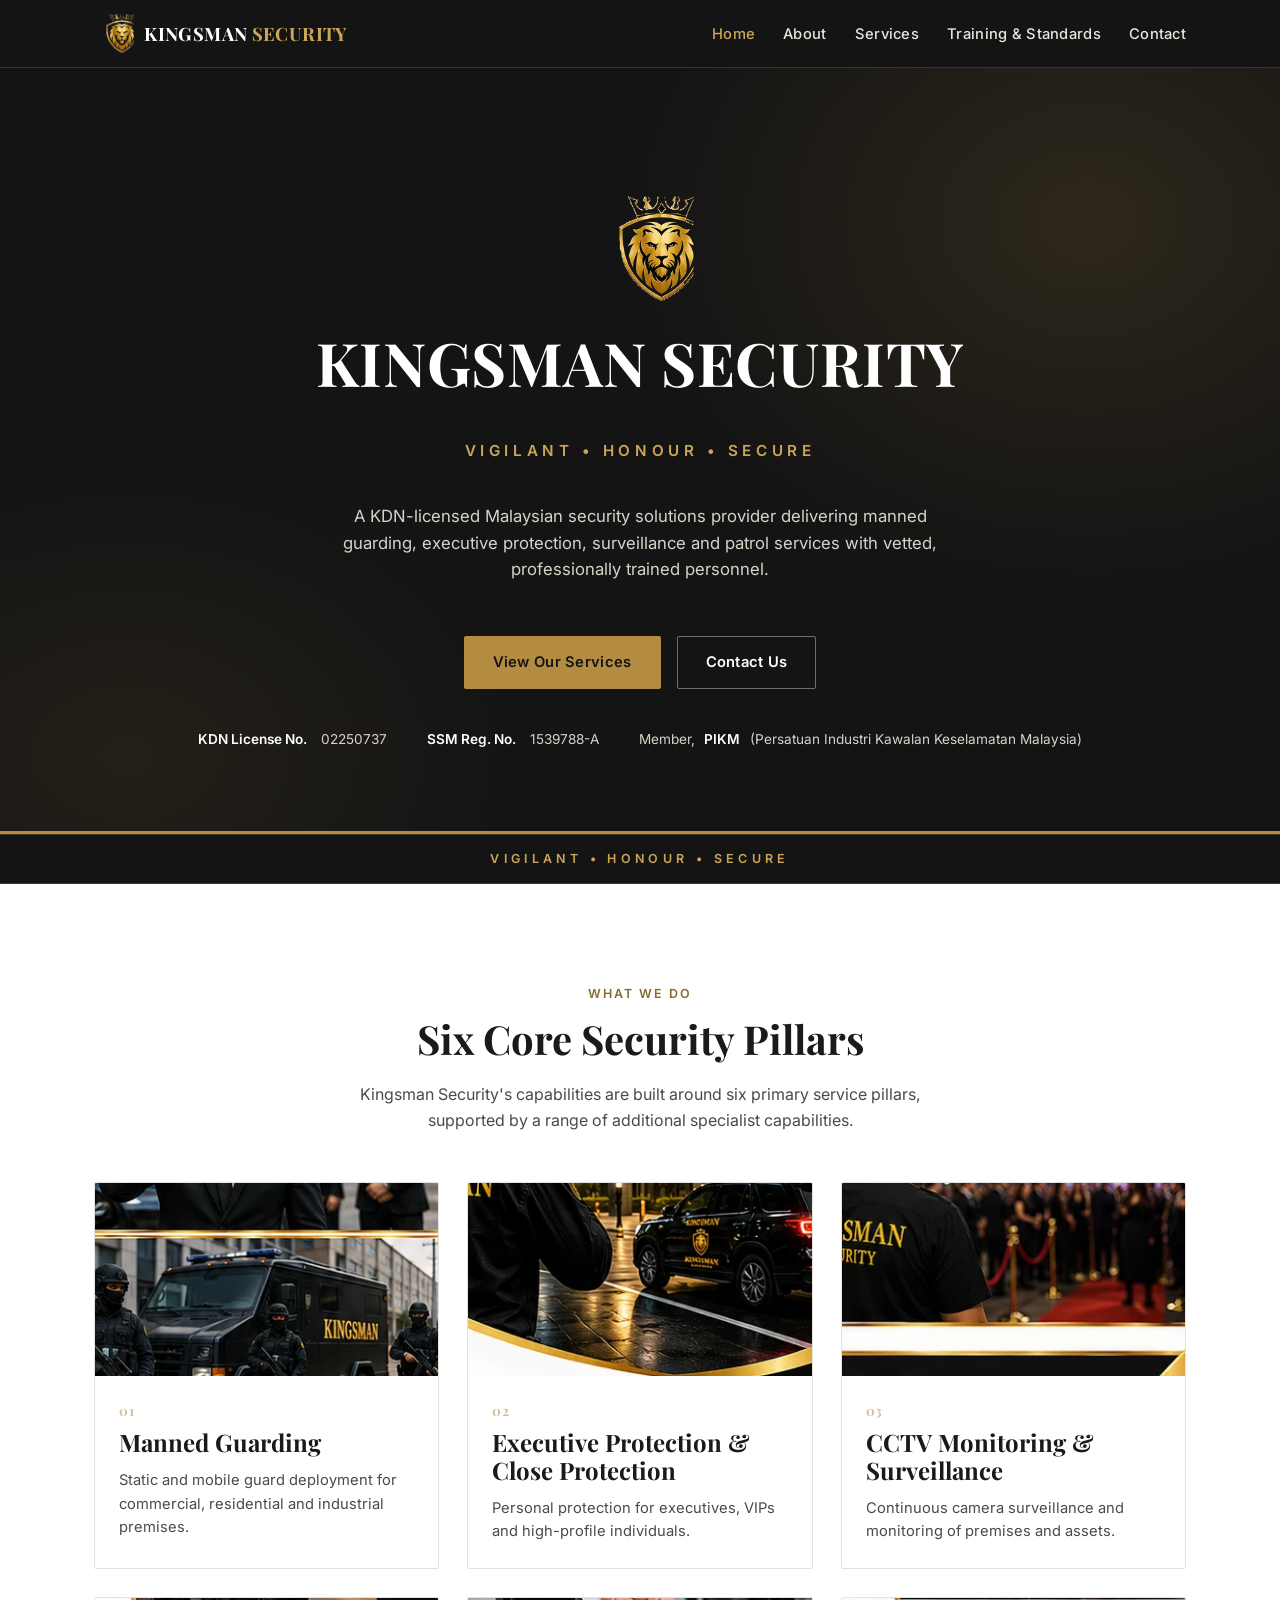
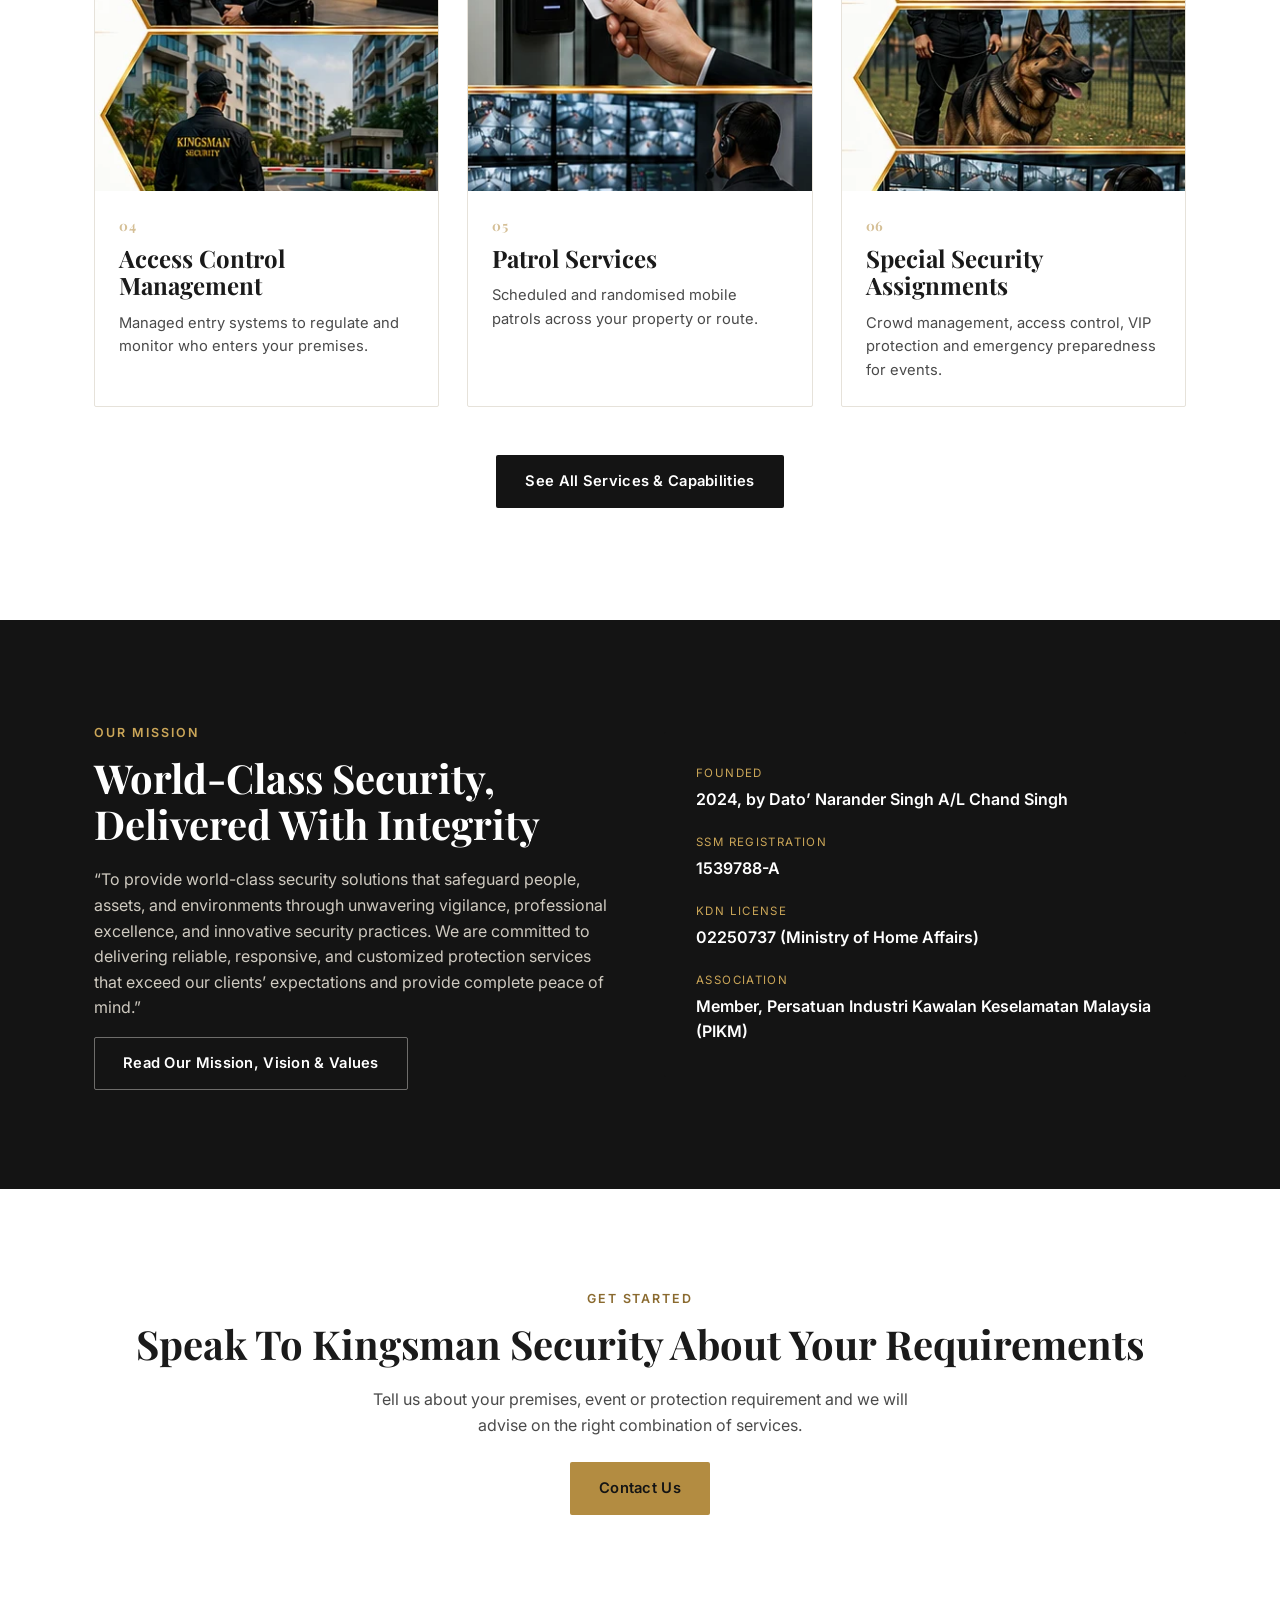
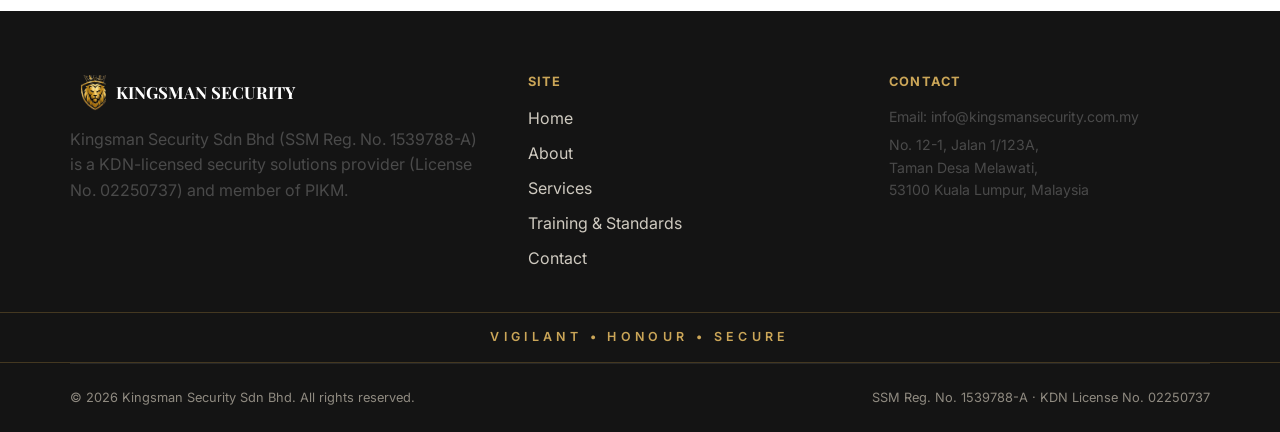
==== index.html @ a60b0aec "Initial build: Kingsman Security Sdn Bhd static site Five-page static site (home, about, services, t" ====
<!DOCTYPE html>
<html lang="en">
<head>
<meta charset="UTF-8">
<meta name="viewport" content="width=device-width, initial-scale=1.0">
<title>Kingsman Security Sdn Bhd | Licensed Manned Guarding &amp; Security Solutions Malaysia</title>
<meta name="description" content="Kingsman Security Sdn Bhd is a KDN-licensed Malaysian security provider offering manned guarding, executive protection, CCTV monitoring, access control, patrol services and event security. SSM Reg. No. 1539788-A.">
<link rel="canonical" href="https://www.kingsmansecurity.com.my/">

<meta property="og:type" content="website">
<meta property="og:site_name" content="Kingsman Security Sdn Bhd">
<meta property="og:title" content="Kingsman Security Sdn Bhd | Licensed Manned Guarding &amp; Security Solutions">
<meta property="og:description" content="KDN-licensed Malaysian security provider — manned guarding, executive protection, CCTV monitoring, access control, patrol services and event security.">
<meta property="og:url" content="https://www.kingsmansecurity.com.my/">
<meta property="og:image" content="https://www.kingsmansecurity.com.my/assets/icon-512.png">
<meta name="twitter:card" content="summary">

<link rel="icon" type="image/png" sizes="32x32" href="assets/favicon-32.png">
<link rel="icon" type="image/png" sizes="16x16" href="assets/favicon-16.png">
<link rel="apple-touch-icon" href="assets/apple-touch-icon.png">

<link rel="preconnect" href="https://fonts.googleapis.com">
<link rel="preconnect" href="https://fonts.gstatic.com" crossorigin>
<link href="https://fonts.googleapis.com/css2?family=Playfair+Display:wght@700;800&amp;family=Inter:wght@400;500;600;700&amp;display=swap" rel="stylesheet">
<link rel="stylesheet" href="styles.css">
</head>
<body>
<a class="skip-link" href="#main">Skip to content</a>

<header class="site-header">
  <div class="container">
    <a class="brand" href="index.html">
      <img src="assets/apple-touch-icon.png" alt="Kingsman Security lion-crest logo" width="40" height="40">
      <span class="brand-name">KINGSMAN <span>SECURITY</span></span>
    </a>
    <button class="nav-toggle" aria-label="Toggle navigation" aria-expanded="false">&#9776;</button>
    <nav class="main-nav" aria-label="Primary">
      <ul>
        <li><a href="index.html" aria-current="page">Home</a></li>
        <li><a href="about.html">About</a></li>
        <li><a href="services.html">Services</a></li>
        <li><a href="training-standards.html">Training &amp; Standards</a></li>
        <li><a href="contact.html">Contact</a></li>
      </ul>
    </nav>
  </div>
</header>

<main id="main">

  <section class="hero">
    <div class="container hero-inner">
      <img class="hero-crest" src="assets/apple-touch-icon.png" alt="Kingsman Security lion-crest logo" width="108" height="108">
      <h1>KINGSMAN SECURITY</h1>
      <p class="tagline">Vigilant &bull; Honour &bull; Secure</p>
      <p class="lede">A KDN-licensed Malaysian security solutions provider delivering manned guarding, executive protection, surveillance and patrol services with vetted, professionally trained personnel.</p>
      <div class="hero-actions">
        <a class="btn btn-gold" href="services.html">View Our Services</a>
        <a class="btn btn-outline" href="contact.html">Contact Us</a>
      </div>
      <div class="trust-bar">
        <div class="trust-item"><strong>KDN License No.</strong>&nbsp;02250737</div>
        <div class="trust-item"><strong>SSM Reg. No.</strong>&nbsp;1539788-A</div>
        <div class="trust-item">Member, <strong>PIKM</strong> (Persatuan Industri Kawalan Keselamatan Malaysia)</div>
      </div>
    </div>
  </section>

  <div class="motif-strip">Vigilant &bull; Honour &bull; Secure</div>

  <section class="section">
    <div class="container">
      <div class="section-head">
        <span class="eyebrow">What We Do</span>
        <h2>Six Core Security Pillars</h2>
        <p>Kingsman Security's capabilities are built around six primary service pillars, supported by a range of additional specialist capabilities.</p>
      </div>
      <div class="grid">
        <a class="card" href="services.html#manned-guarding">
          <img src="assets/guards-at-building-entrance.webp" alt="Uniformed security guards stationed at a building entrance" width="454" height="200" loading="lazy">
          <div class="card-body">
            <span class="card-index">01</span>
            <h3>Manned Guarding</h3>
            <p>Static and mobile guard deployment for commercial, residential and industrial premises.</p>
          </div>
        </a>
        <a class="card" href="services.html#executive-protection">
          <img src="assets/bodyguard-close-protection.webp" alt="Close protection officer in executive protection duty" width="454" height="200" loading="lazy">
          <div class="card-body">
            <span class="card-index">02</span>
            <h3>Executive Protection &amp; Close Protection</h3>
            <p>Personal protection for executives, VIPs and high-profile individuals.</p>
          </div>
        </a>
        <a class="card" href="services.html#cctv-monitoring">
          <img src="assets/cctv-monitoring-room.webp" alt="CCTV monitoring room with multiple surveillance screens" width="454" height="190" loading="lazy">
          <div class="card-body">
            <span class="card-index">03</span>
            <h3>CCTV Monitoring &amp; Surveillance</h3>
            <p>Continuous camera surveillance and monitoring of premises and assets.</p>
          </div>
        </a>
        <a class="card" href="services.html#access-control">
          <img src="assets/access-control-keycard.webp" alt="Keycard access control terminal at a secured entrance" width="454" height="200" loading="lazy">
          <div class="card-body">
            <span class="card-index">04</span>
            <h3>Access Control Management</h3>
            <p>Managed entry systems to regulate and monitor who enters your premises.</p>
          </div>
        </a>
        <a class="card" href="services.html#patrol-services">
          <img src="assets/patrol-vehicle-night.webp" alt="Security patrol vehicle on night duty" width="454" height="200" loading="lazy">
          <div class="card-body">
            <span class="card-index">05</span>
            <h3>Patrol Services</h3>
            <p>Scheduled and randomised mobile patrols across your property or route.</p>
          </div>
        </a>
        <a class="card" href="services.html#special-assignments">
          <img src="assets/event-security-red-carpet.webp" alt="Event security personnel at a red carpet event" width="454" height="200" loading="lazy">
          <div class="card-body">
            <span class="card-index">06</span>
            <h3>Special Security Assignments</h3>
            <p>Crowd management, access control, VIP protection and emergency preparedness for events.</p>
          </div>
        </a>
      </div>
      <p class="text-center mt-lg"><a class="btn btn-dark" href="services.html">See All Services &amp; Capabilities</a></p>
    </div>
  </section>

  <section class="section section--dark">
    <div class="container two-col">
      <div>
        <span class="eyebrow">Our Mission</span>
        <h2>World-Class Security, Delivered With Integrity</h2>
        <p>&ldquo;To provide world-class security solutions that safeguard people, assets, and environments through unwavering vigilance, professional excellence, and innovative security practices. We are committed to delivering reliable, responsive, and customized protection services that exceed our clients&rsquo; expectations and provide complete peace of mind.&rdquo;</p>
        <a class="btn btn-outline" href="about.html">Read Our Mission, Vision &amp; Values</a>
      </div>
      <dl class="credential-box">
        <div>
          <dt>Founded</dt>
          <dd>2024, by Dato&rsquo; Narander Singh A/L Chand Singh</dd>
        </div>
        <div>
          <dt>SSM Registration</dt>
          <dd>1539788-A</dd>
        </div>
        <div>
          <dt>KDN License</dt>
          <dd>02250737 (Ministry of Home Affairs)</dd>
        </div>
        <div>
          <dt>Association</dt>
          <dd>Member, Persatuan Industri Kawalan Keselamatan Malaysia (PIKM)</dd>
        </div>
      </dl>
    </div>
  </section>

  <section class="section">
    <div class="container text-center">
      <span class="eyebrow">Get Started</span>
      <h2>Speak To Kingsman Security About Your Requirements</h2>
      <p style="max-width:560px;margin:0 auto 1.5rem;">Tell us about your premises, event or protection requirement and we will advise on the right combination of services.</p>
      <a class="btn btn-gold" href="contact.html">Contact Us</a>
    </div>
  </section>

</main>

<footer class="site-footer">
  <div class="container footer-top">
    <div>
      <div class="footer-brand">
        <img src="assets/apple-touch-icon.png" alt="Kingsman Security lion-crest logo" width="36" height="36">
        <span>KINGSMAN SECURITY</span>
      </div>
      <p>Kingsman Security Sdn Bhd (SSM Reg. No. 1539788-A) is a KDN-licensed security solutions provider (License No. 02250737) and member of PIKM.</p>
    </div>
    <div class="footer-col">
      <h4>Site</h4>
      <ul>
        <li><a href="index.html">Home</a></li>
        <li><a href="about.html">About</a></li>
        <li><a href="services.html">Services</a></li>
        <li><a href="training-standards.html">Training &amp; Standards</a></li>
        <li><a href="contact.html">Contact</a></li>
      </ul>
    </div>
    <div class="footer-col">
      <h4>Contact</h4>
      <p>Email: info@kingsmansecurity.com.my</p>
      <p>No. 12-1, Jalan 1/123A,<br>Taman Desa Melawati,<br>53100 Kuala Lumpur, Malaysia</p>
    </div>
  </div>
  <div class="motif-strip">Vigilant &bull; Honour &bull; Secure</div>
  <div class="container footer-bottom">
    <span>&copy; <span data-year>2026</span> Kingsman Security Sdn Bhd. All rights reserved.</span>
    <span>SSM Reg. No. 1539788-A &middot; KDN License No. 02250737</span>
  </div>
</footer>

<script src="script.js"></script>
</body>
</html>
---- styles.css ----
/* ==========================================================================
   Kingsman Security Sdn Bhd — shared stylesheet
   Brand tokens verified via pixel-sampling of client PDFs. See
   CLAUDE-kingsman-build.md for sourcing notes and contrast rules.
   Rule: gold TEXT only ever appears on the black/charcoal background.
   On white sections gold is decorative only (borders/icons/dividers).
   ========================================================================== */

:root {
  --gold: #B38C41;
  --gold-light: #cba658;
  --black: #141414;
  --charcoal: #1e1e1e;
  --paper: #ffffff;
  --ink: #1a1a1a;
  --ink-soft: #4a4a4a;
  --line: #e6e2da;

  --font-display: "Playfair Display", "Cormorant Garamond", Georgia, serif;
  --font-body: "Inter", -apple-system, BlinkMacSystemFont, "Segoe UI", Roboto, sans-serif;

  --container: 1140px;
  --radius: 2px;
}

* { box-sizing: border-box; }
html { scroll-behavior: smooth; }

body {
  margin: 0;
  font-family: var(--font-body);
  color: var(--ink);
  background: var(--paper);
  line-height: 1.6;
  -webkit-font-smoothing: antialiased;
}

img { max-width: 100%; height: auto; display: block; }

h1, h2, h3, h4 {
  font-family: var(--font-display);
  line-height: 1.15;
  margin: 0 0 0.5em;
  font-weight: 700;
}

h1 { font-size: clamp(2.25rem, 5vw, 3.75rem); }
h2 { font-size: clamp(1.75rem, 3.5vw, 2.5rem); }
h3 { font-size: clamp(1.25rem, 2.5vw, 1.5rem); }

p { margin: 0 0 1em; color: var(--ink-soft); }
a { color: inherit; text-decoration: none; }

.container {
  max-width: var(--container);
  margin: 0 auto;
  padding: 0 1.5rem;
}

.section { padding: clamp(3rem, 8vw, 6rem) 0; }
.section--dark { background: var(--black); color: #f4f2ee; }
.section--dark p { color: #cfcac0; }
.section--dark h1, .section--dark h2, .section--dark h3 { color: var(--paper); }
.section--charcoal { background: var(--charcoal); color: #f4f2ee; }
.section--charcoal p { color: #cfcac0; }
.section--alt { background: #faf8f4; }

.eyebrow {
  display: inline-block;
  font-family: var(--font-body);
  font-size: 0.78rem;
  font-weight: 600;
  letter-spacing: 0.16em;
  text-transform: uppercase;
  color: var(--gold);
  margin-bottom: 0.75rem;
}

/* Gold is decorative-only on white/light backgrounds — never body/heading text there. */
.section--alt .eyebrow,
.section:not(.section--dark):not(.section--charcoal) .eyebrow { color: #8a6a2f; }

.section--dark .eyebrow,
.section--charcoal .eyebrow { color: var(--gold-light); }

/* ---------------------------------------------------------------- header */
.site-header {
  position: sticky;
  top: 0;
  z-index: 100;
  background: var(--black);
  border-bottom: 1px solid rgba(179, 140, 65, 0.25);
}

.site-header .container {
  display: flex;
  align-items: center;
  justify-content: space-between;
  padding-top: 0.85rem;
  padding-bottom: 0.85rem;
}

.brand {
  display: flex;
  align-items: center;
  gap: 0.65rem;
  color: var(--paper);
}

.brand img { width: 40px; height: 40px; }

.brand-name {
  font-family: var(--font-display);
  font-weight: 700;
  font-size: 1.15rem;
  letter-spacing: 0.02em;
  color: var(--paper);
}

.brand-name span { color: var(--gold-light); }

.nav-toggle {
  display: none;
  background: none;
  border: 1px solid rgba(179, 140, 65, 0.4);
  border-radius: var(--radius);
  padding: 0.4rem 0.6rem;
  color: var(--paper);
  font-size: 1.1rem;
  cursor: pointer;
}

.main-nav ul {
  list-style: none;
  display: flex;
  gap: 1.75rem;
  margin: 0;
  padding: 0;
}

.main-nav a {
  color: #e9e5dc;
  font-size: 0.92rem;
  font-weight: 500;
  letter-spacing: 0.02em;
  transition: color 0.15s ease;
}

.main-nav a:hover,
.main-nav a[aria-current="page"] { color: var(--gold-light); }

@media (max-width: 820px) {
  .nav-toggle { display: inline-flex; align-items: center; }
  .main-nav {
    position: absolute;
    top: 100%;
    left: 0;
    right: 0;
    background: var(--black);
    border-bottom: 1px solid rgba(179, 140, 65, 0.25);
    max-height: 0;
    overflow: hidden;
    transition: max-height 0.25s ease;
  }
  .main-nav.is-open { max-height: 26rem; }
  .main-nav ul {
    flex-direction: column;
    gap: 0;
    padding: 0.5rem 1.5rem 1.25rem;
  }
  .main-nav li { border-top: 1px solid rgba(255,255,255,0.06); }
  .main-nav a { display: block; padding: 0.85rem 0; }
}

/* ----------------------------------------------------------------- hero */
.hero {
  background: var(--black);
  color: var(--paper);
  position: relative;
  overflow: hidden;
  border-bottom: 3px solid var(--gold);
}

.hero::before {
  content: "";
  position: absolute;
  inset: 0;
  background:
    radial-gradient(60% 80% at 85% 20%, rgba(179,140,65,0.16), transparent 60%),
    radial-gradient(50% 60% at 10% 90%, rgba(179,140,65,0.10), transparent 60%);
  pointer-events: none;
}

.hero-inner {
  position: relative;
  padding: clamp(4rem, 12vw, 8rem) 0 clamp(3rem, 8vw, 5rem);
  text-align: center;
  display: flex;
  flex-direction: column;
  align-items: center;
  min-width: 0;
}

.hero-inner > * { min-width: 0; max-width: 100%; }

.hero-crest { width: clamp(72px, 12vw, 108px); height: auto; margin-bottom: 1.5rem; }

.hero h1 {
  color: var(--paper);
  letter-spacing: 0.01em;
}

.hero .tagline {
  font-family: var(--font-body);
  letter-spacing: 0.3em;
  text-transform: uppercase;
  font-size: clamp(0.75rem, 1.6vw, 0.95rem);
  color: var(--gold-light);
  font-weight: 600;
  margin-top: 0.75rem;
}

.hero .lede {
  max-width: 640px;
  color: #d8d3c8;
  font-size: 1.05rem;
  margin-top: 1.5rem;
}

.hero-actions {
  display: flex;
  flex-wrap: wrap;
  gap: 1rem;
  justify-content: center;
  margin-top: 2.25rem;
}

/* --------------------------------------------------------------- buttons */
.btn {
  display: inline-flex;
  align-items: center;
  justify-content: center;
  padding: 0.85rem 1.75rem;
  border-radius: var(--radius);
  font-weight: 600;
  font-size: 0.92rem;
  letter-spacing: 0.02em;
  border: 1px solid transparent;
  cursor: pointer;
  transition: transform 0.15s ease, background 0.15s ease, border-color 0.15s ease;
}

.btn:hover { transform: translateY(-1px); }

.btn-gold { background: var(--gold); color: var(--black); }
.btn-gold:hover { background: var(--gold-light); }

.btn-outline {
  background: transparent;
  color: var(--paper);
  border-color: rgba(244, 242, 238, 0.4);
}
.btn-outline:hover { border-color: var(--gold-light); color: var(--gold-light); }

.btn-dark { background: var(--black); color: var(--paper); }
.btn-dark:hover { background: var(--charcoal); }

/* ------------------------------------------------------------- sig strip */
.motif-strip {
  background: var(--black);
  color: var(--gold-light);
  text-align: center;
  padding: 0.9rem 1rem;
  font-size: 0.78rem;
  letter-spacing: 0.35em;
  text-transform: uppercase;
  font-weight: 600;
  border-top: 1px solid rgba(179,140,65,0.3);
  border-bottom: 1px solid rgba(179,140,65,0.3);
}

/* ------------------------------------------------------------ trust bar */
.trust-bar {
  display: flex;
  flex-wrap: wrap;
  gap: 1.25rem 2.5rem;
  justify-content: center;
  margin-top: 2.5rem;
}

.trust-item {
  display: flex;
  align-items: center;
  gap: 0.6rem;
  font-size: 0.85rem;
  color: #d8d3c8;
}

.trust-item strong { color: var(--paper); font-weight: 600; }

/* ------------------------------------------------------------- section head */
.section-head {
  max-width: 640px;
  margin: 0 auto 3rem;
  text-align: center;
}

.section-head p { margin: 0; }

/* ------------------------------------------------------------ card grids */
.grid {
  display: grid;
  gap: 1.75rem;
  grid-template-columns: repeat(auto-fit, minmax(280px, 1fr));
}

.grid--3 { grid-template-columns: repeat(auto-fit, minmax(240px, 1fr)); }

.card {
  background: var(--paper);
  border: 1px solid var(--line);
  border-radius: var(--radius);
  overflow: hidden;
  display: flex;
  flex-direction: column;
  transition: box-shadow 0.2s ease, transform 0.2s ease;
}

.card:hover { box-shadow: 0 12px 28px rgba(20,20,20,0.08); transform: translateY(-2px); }

.card img { width: 100%; aspect-ratio: 16 / 9; object-fit: cover; }

.card-body { padding: 1.5rem; display: flex; flex-direction: column; gap: 0.5rem; flex: 1; }

.card-body h3 { margin-bottom: 0.25rem; }
.card-body p { font-size: 0.92rem; margin-bottom: 0; flex: 1; }

.card-index {
  font-family: var(--font-display);
  color: var(--gold);
  opacity: 0.55;
  font-size: 0.85rem;
  font-weight: 700;
  letter-spacing: 0.05em;
}

/* dark variant card for pillar tiles without photography */
.pillar-card {
  background: var(--charcoal);
  color: var(--paper);
  border: 1px solid rgba(179,140,65,0.22);
  border-radius: var(--radius);
  padding: 2rem 1.75rem;
}

.pillar-card h3 { color: var(--paper); }
.pillar-card p { color: #cfcac0; font-size: 0.92rem; margin-bottom: 0; }
.pillar-card .card-index { opacity: 0.8; }

/* ------------------------------------------------------------- value cards */
.value-card {
  border-top: 3px solid var(--gold);
  padding: 1.75rem 0 0;
}

.value-card h3 { margin-bottom: 0.35rem; }
.value-card .value-line { font-weight: 600; color: var(--ink); margin-bottom: 0.5rem; }
.value-card p { font-size: 0.92rem; }

.value-card--secondary { border-top-color: var(--line); }

/* ------------------------------------------------------------ credential box */
.credential-box {
  background: var(--black);
  color: var(--paper);
  border-radius: var(--radius);
  padding: 2rem;
  display: grid;
  gap: 1.25rem;
  grid-template-columns: repeat(auto-fit, minmax(220px, 1fr));
}

.credential-box dt {
  font-size: 0.72rem;
  text-transform: uppercase;
  letter-spacing: 0.12em;
  color: var(--gold-light);
  margin-bottom: 0.3rem;
}

.credential-box dd { margin: 0; font-weight: 600; }

/* ---------------------------------------------------------------- notice */
.notice {
  border: 1px dashed #b8860b;
  background: #fdf8ec;
  color: #6b4e00;
  padding: 1rem 1.25rem;
  border-radius: var(--radius);
  font-size: 0.88rem;
}

.notice strong { color: #4a3600; }

/* ------------------------------------------------------------------ list */
.check-list { list-style: none; margin: 0; padding: 0; display: grid; gap: 0.75rem; }
.check-list li { position: relative; padding-left: 1.5rem; }
.check-list li::before {
  content: "";
  position: absolute;
  left: 0;
  top: 0.55em;
  width: 8px; height: 8px;
  background: var(--gold);
  border-radius: 50%;
}

/* --------------------------------------------------------------- footer */
.site-footer { background: var(--black); color: #cfcac0; }

.footer-top {
  padding: clamp(3rem, 6vw, 4rem) 0 2.5rem;
  display: grid;
  gap: 2.5rem;
  grid-template-columns: 1.3fr 1fr 1fr;
}

@media (max-width: 720px) {
  .footer-top { grid-template-columns: 1fr; }
}

.footer-brand { display: flex; align-items: center; gap: 0.65rem; margin-bottom: 1rem; }
.footer-brand img { width: 36px; height: 36px; }
.footer-brand span { font-family: var(--font-display); font-weight: 700; color: var(--paper); font-size: 1.05rem; }

.footer-col h4 {
  color: var(--gold-light);
  font-family: var(--font-body);
  font-size: 0.8rem;
  letter-spacing: 0.1em;
  text-transform: uppercase;
  margin-bottom: 1rem;
}

.footer-col ul { list-style: none; margin: 0; padding: 0; display: grid; gap: 0.6rem; }
.footer-col a:hover { color: var(--gold-light); }
.footer-col p { font-size: 0.88rem; margin-bottom: 0.4rem; }

.footer-bottom {
  border-top: 1px solid rgba(255,255,255,0.08);
  padding: 1.5rem 0;
  display: flex;
  flex-wrap: wrap;
  gap: 1rem;
  justify-content: space-between;
  font-size: 0.8rem;
  color: #8f8a80;
}

/* ---------------------------------------------------------------- forms */
.form-grid { display: grid; gap: 1.25rem; grid-template-columns: 1fr 1fr; }
.form-grid .full { grid-column: 1 / -1; }

@media (max-width: 640px) { .form-grid { grid-template-columns: 1fr; } }

label {
  display: block;
  font-size: 0.82rem;
  font-weight: 600;
  margin-bottom: 0.4rem;
  color: var(--ink);
}

input, select, textarea {
  width: 100%;
  padding: 0.75rem 0.9rem;
  border: 1px solid #d6d1c6;
  border-radius: var(--radius);
  font: inherit;
  color: var(--ink);
  background: var(--paper);
}

input:focus, select:focus, textarea:focus {
  outline: none;
  border-color: var(--gold);
  box-shadow: 0 0 0 3px rgba(179,140,65,0.18);
}

textarea { resize: vertical; min-height: 120px; }

/* --------------------------------------------------------------- helpers */
.text-center { text-align: center; }
.mt-lg { margin-top: 3rem; }
.two-col {
  display: grid;
  gap: 3rem;
  grid-template-columns: 1fr 1fr;
  align-items: center;
}
@media (max-width: 820px) { .two-col { grid-template-columns: 1fr; } }

.tag-list { display: flex; flex-wrap: wrap; gap: 0.6rem; }
.tag {
  font-size: 0.78rem;
  font-weight: 600;
  padding: 0.35rem 0.75rem;
  border: 1px solid var(--gold);
  color: #6b4e00;
  border-radius: 999px;
}
.section--dark .tag, .section--charcoal .tag { color: var(--gold-light); border-color: var(--gold-light); }

.skip-link {
  position: absolute;
  left: -999px;
  top: auto;
  background: var(--gold);
  color: var(--black);
  padding: 0.75rem 1.25rem;
  z-index: 1000;
}
.skip-link:focus { left: 1rem; top: 1rem; }
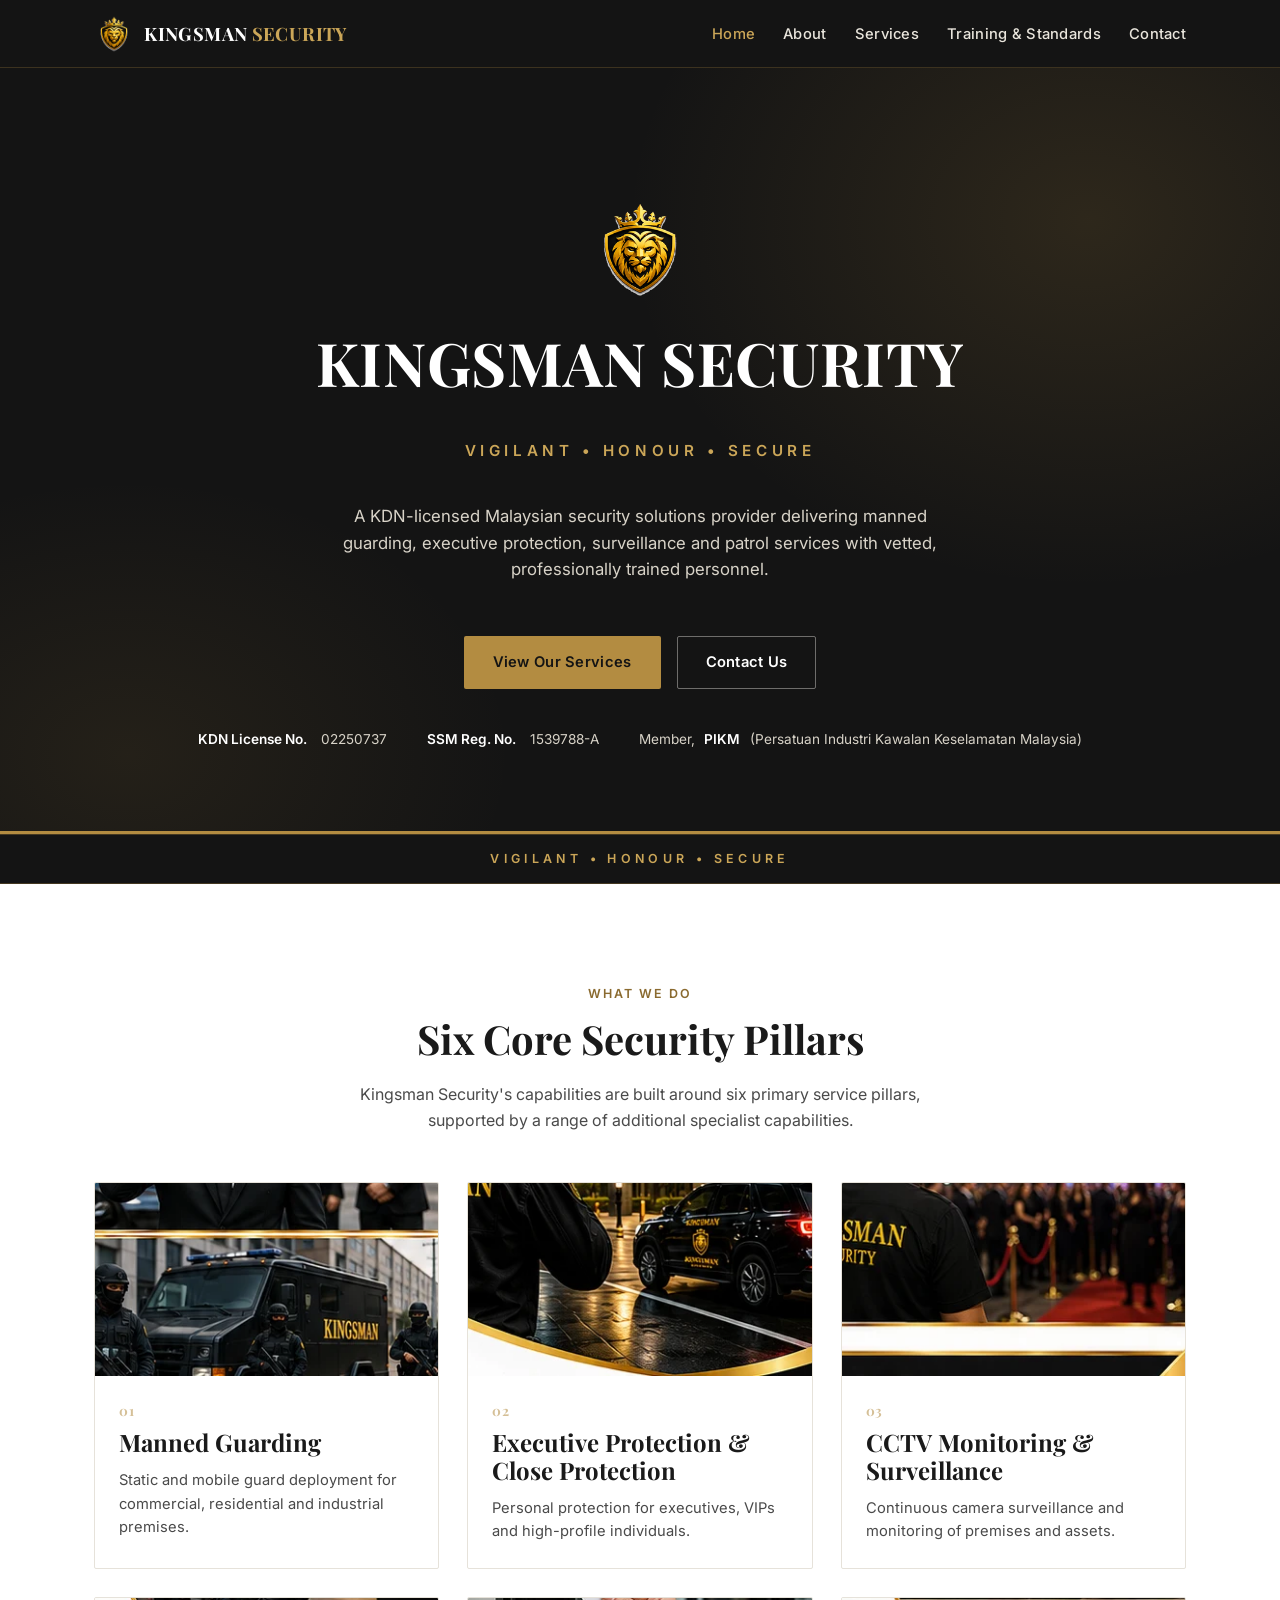
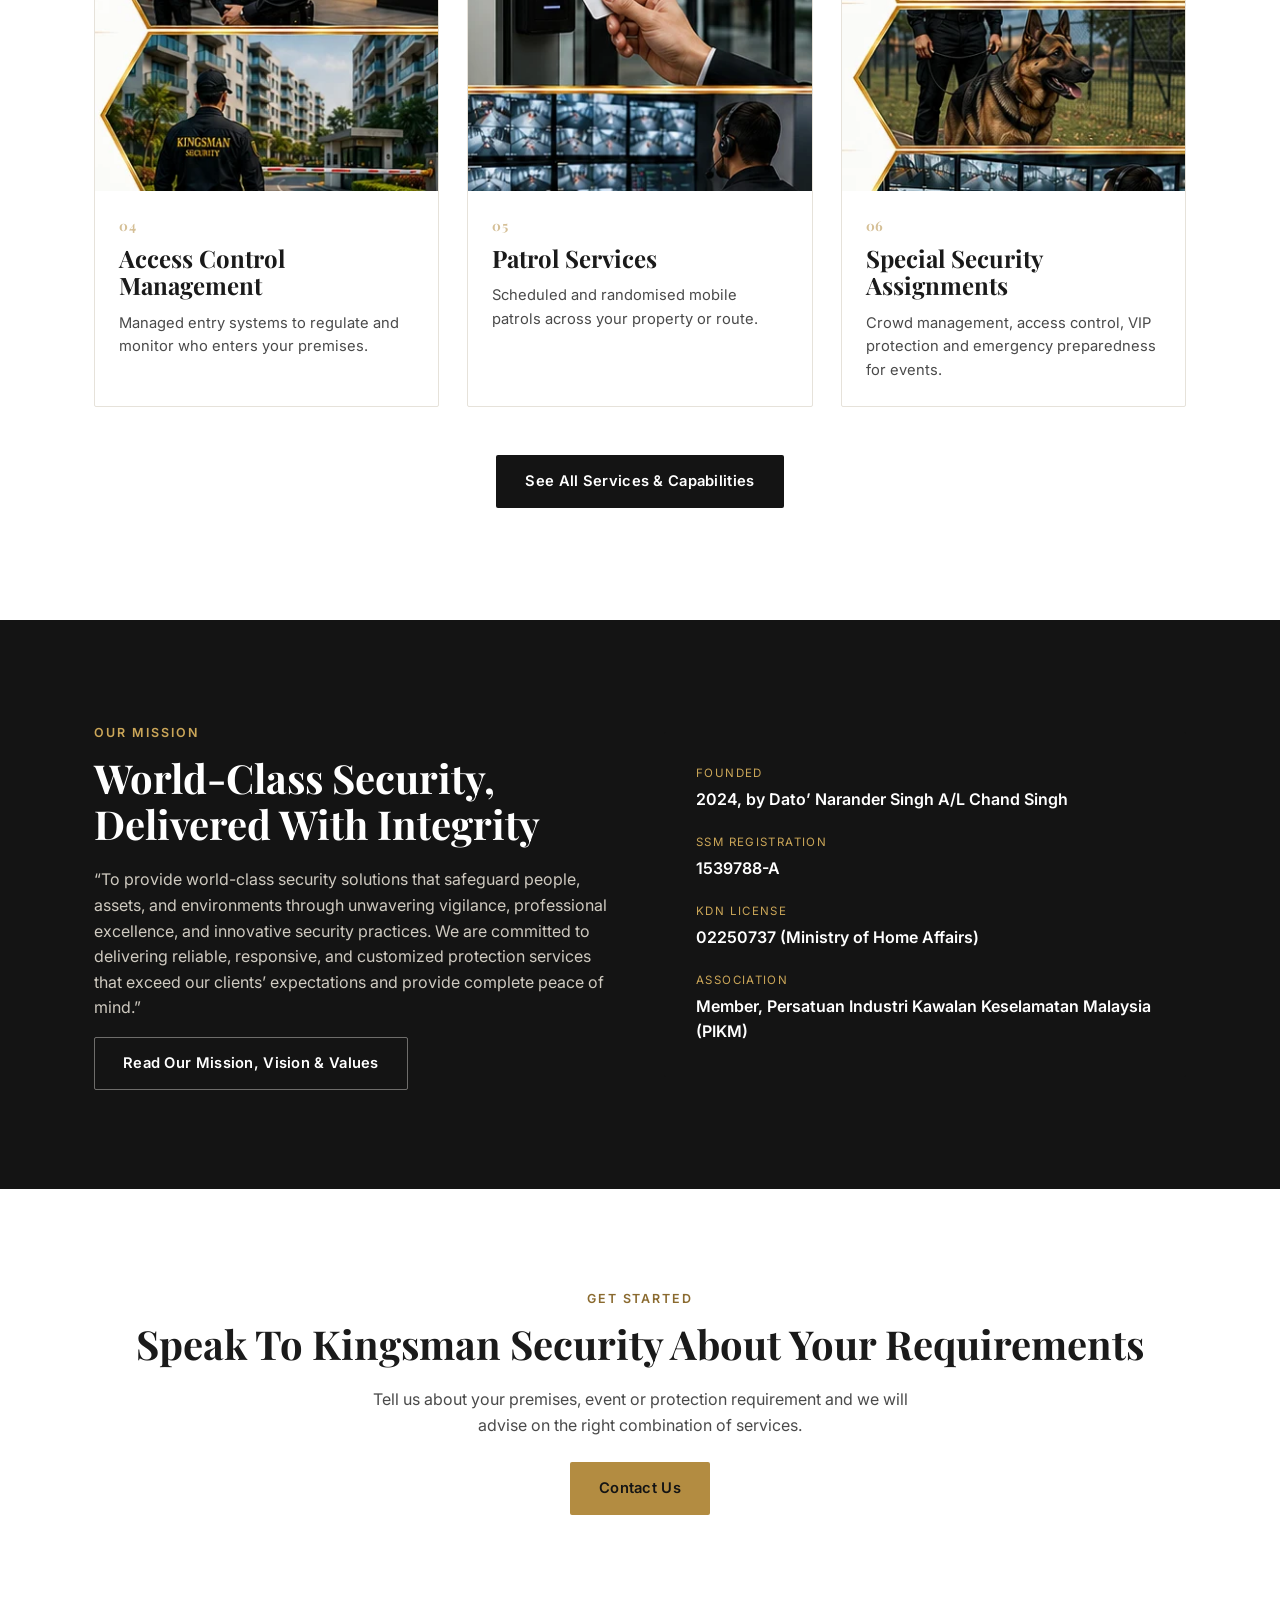
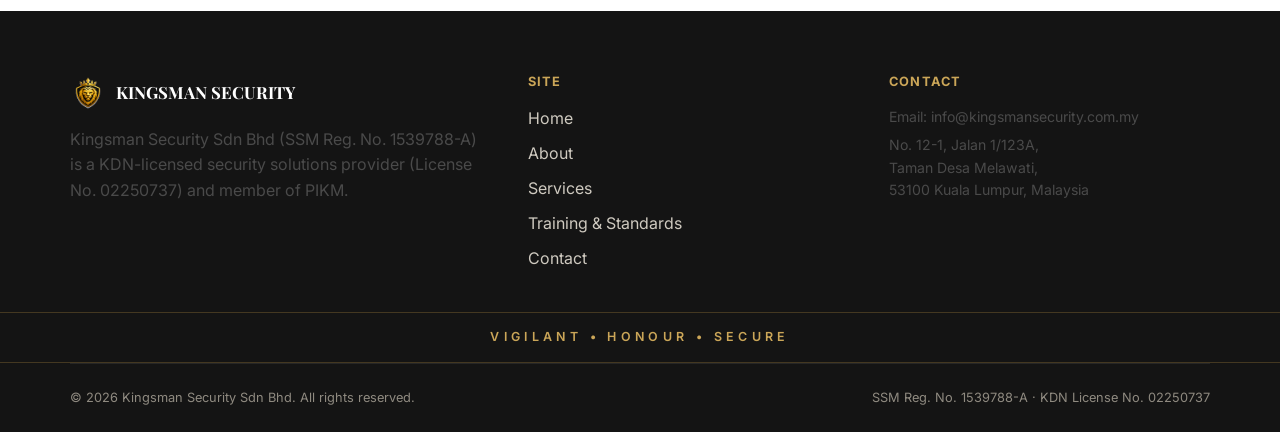
==== commit f7d2bcc9: "Update logo, favicons, and social share image from new brand artwork - Regenerate logo-lion-crest-so" ====
--- a/index.html
+++ b/index.html
@@ -12,8 +12,10 @@
 <meta property="og:title" content="Kingsman Security Sdn Bhd | Licensed Manned Guarding &amp; Security Solutions">
 <meta property="og:description" content="KDN-licensed Malaysian security provider — manned guarding, executive protection, CCTV monitoring, access control, patrol services and event security.">
 <meta property="og:url" content="https://www.kingsmansecurity.com.my/">
-<meta property="og:image" content="https://www.kingsmansecurity.com.my/assets/icon-512.png">
-<meta name="twitter:card" content="summary">
+<meta property="og:image" content="https://www.kingsmansecurity.com.my/assets/og-share-image.jpg">
+<meta property="og:image:width" content="1200">
+<meta property="og:image:height" content="630">
+<meta name="twitter:card" content="summary_large_image">
 
 <link rel="icon" type="image/png" sizes="32x32" href="assets/favicon-32.png">
 <link rel="icon" type="image/png" sizes="16x16" href="assets/favicon-16.png">
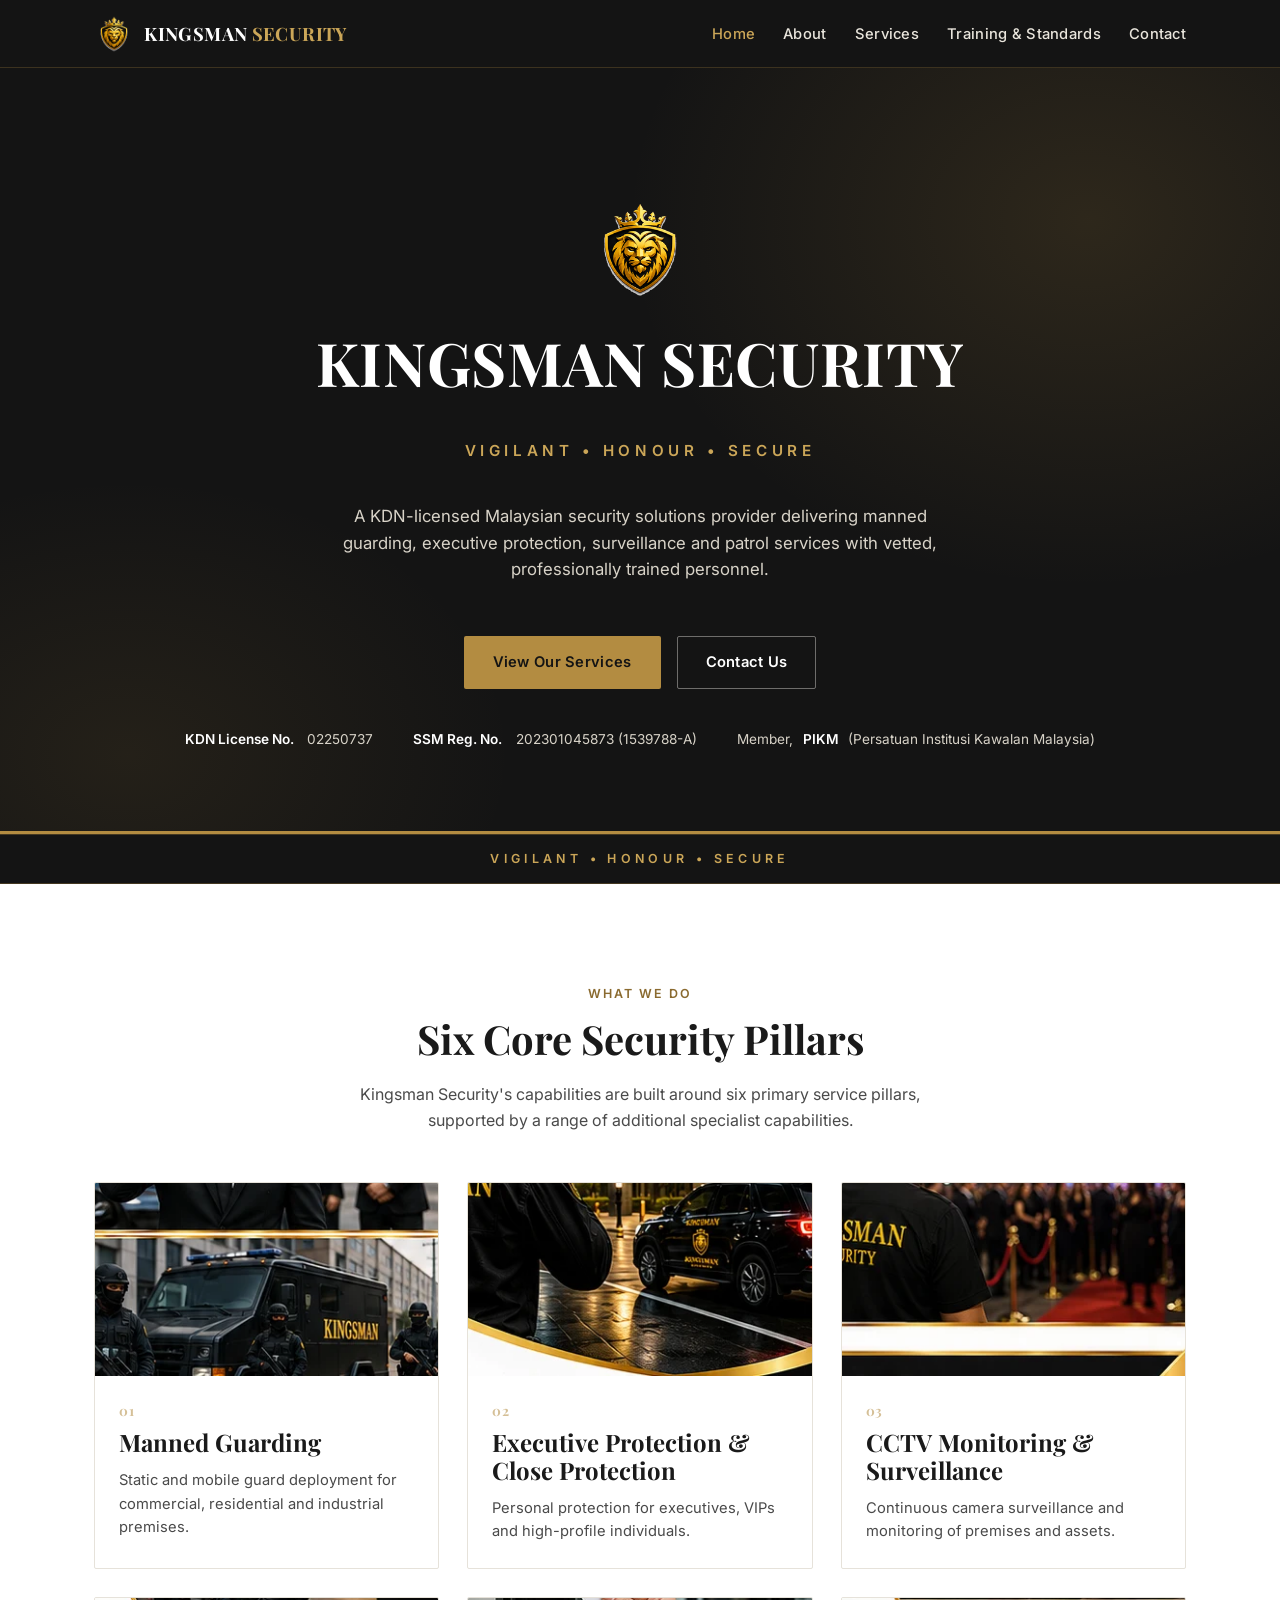
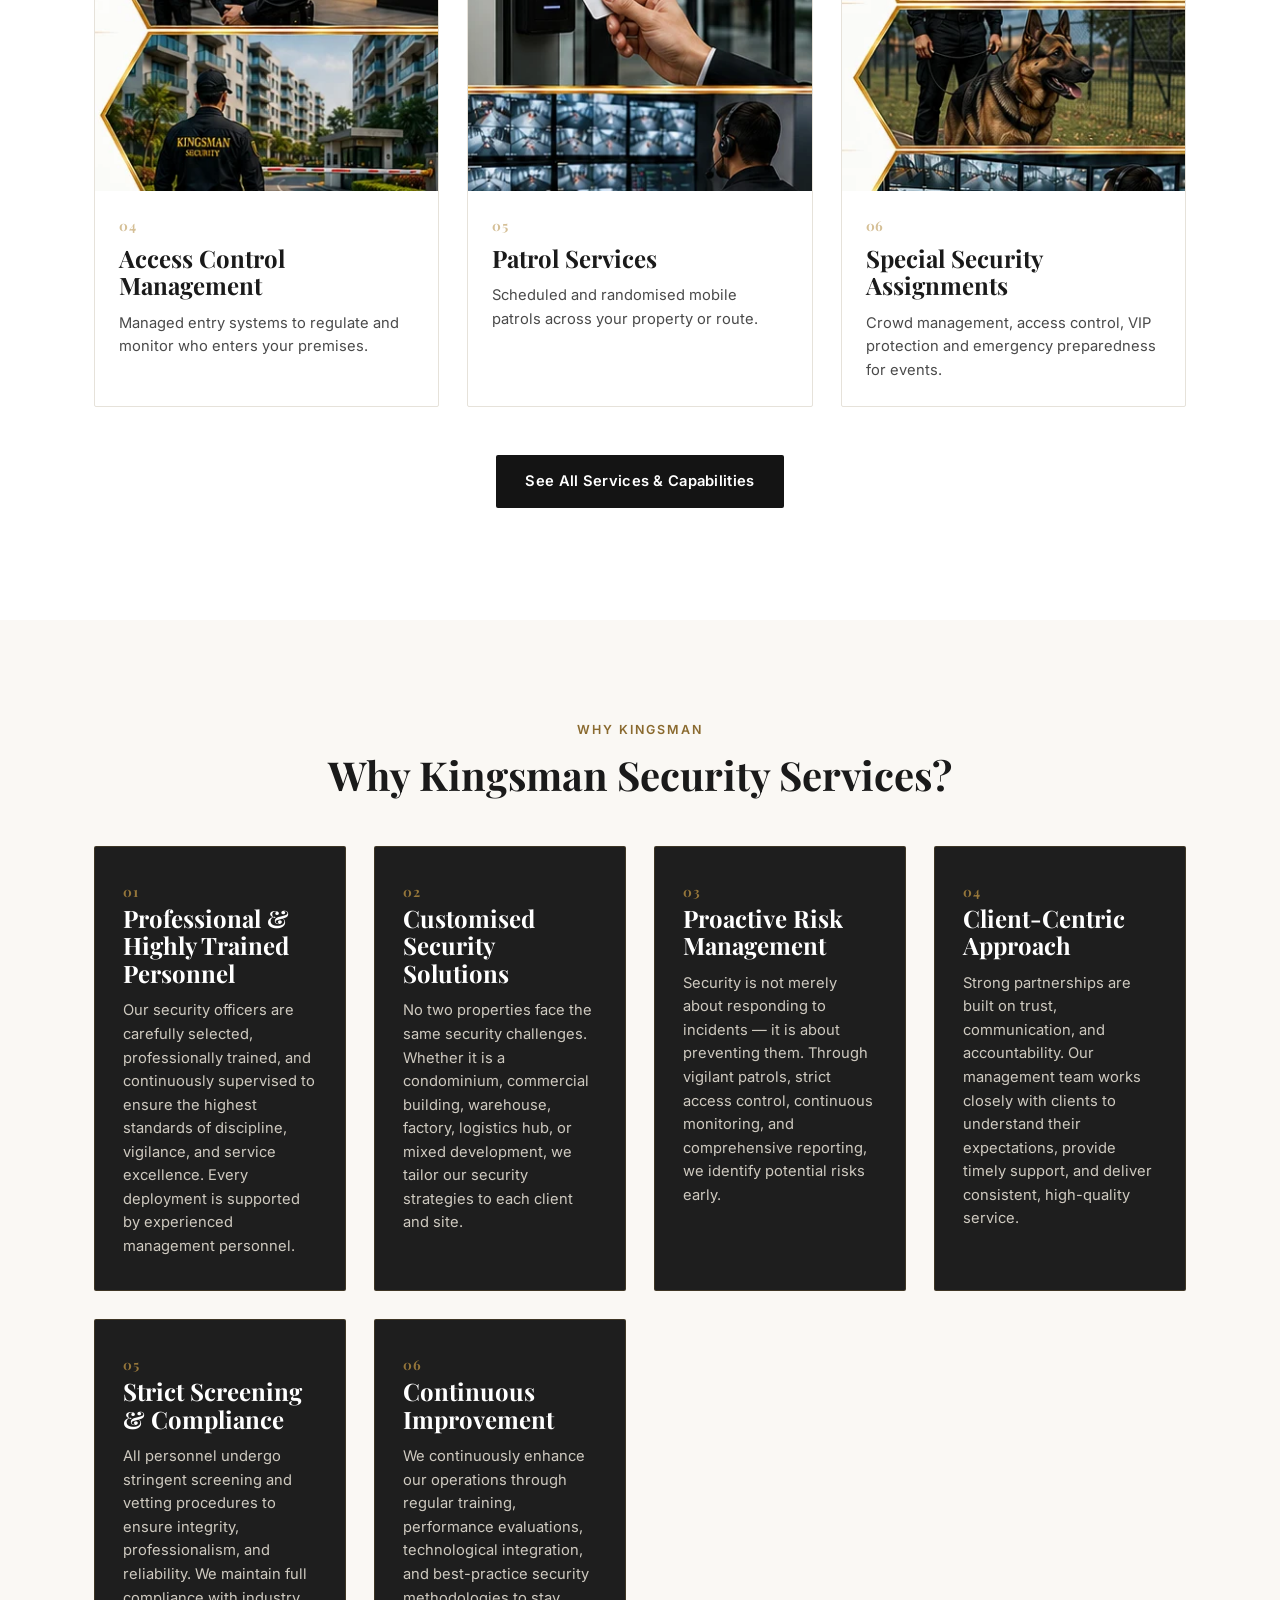
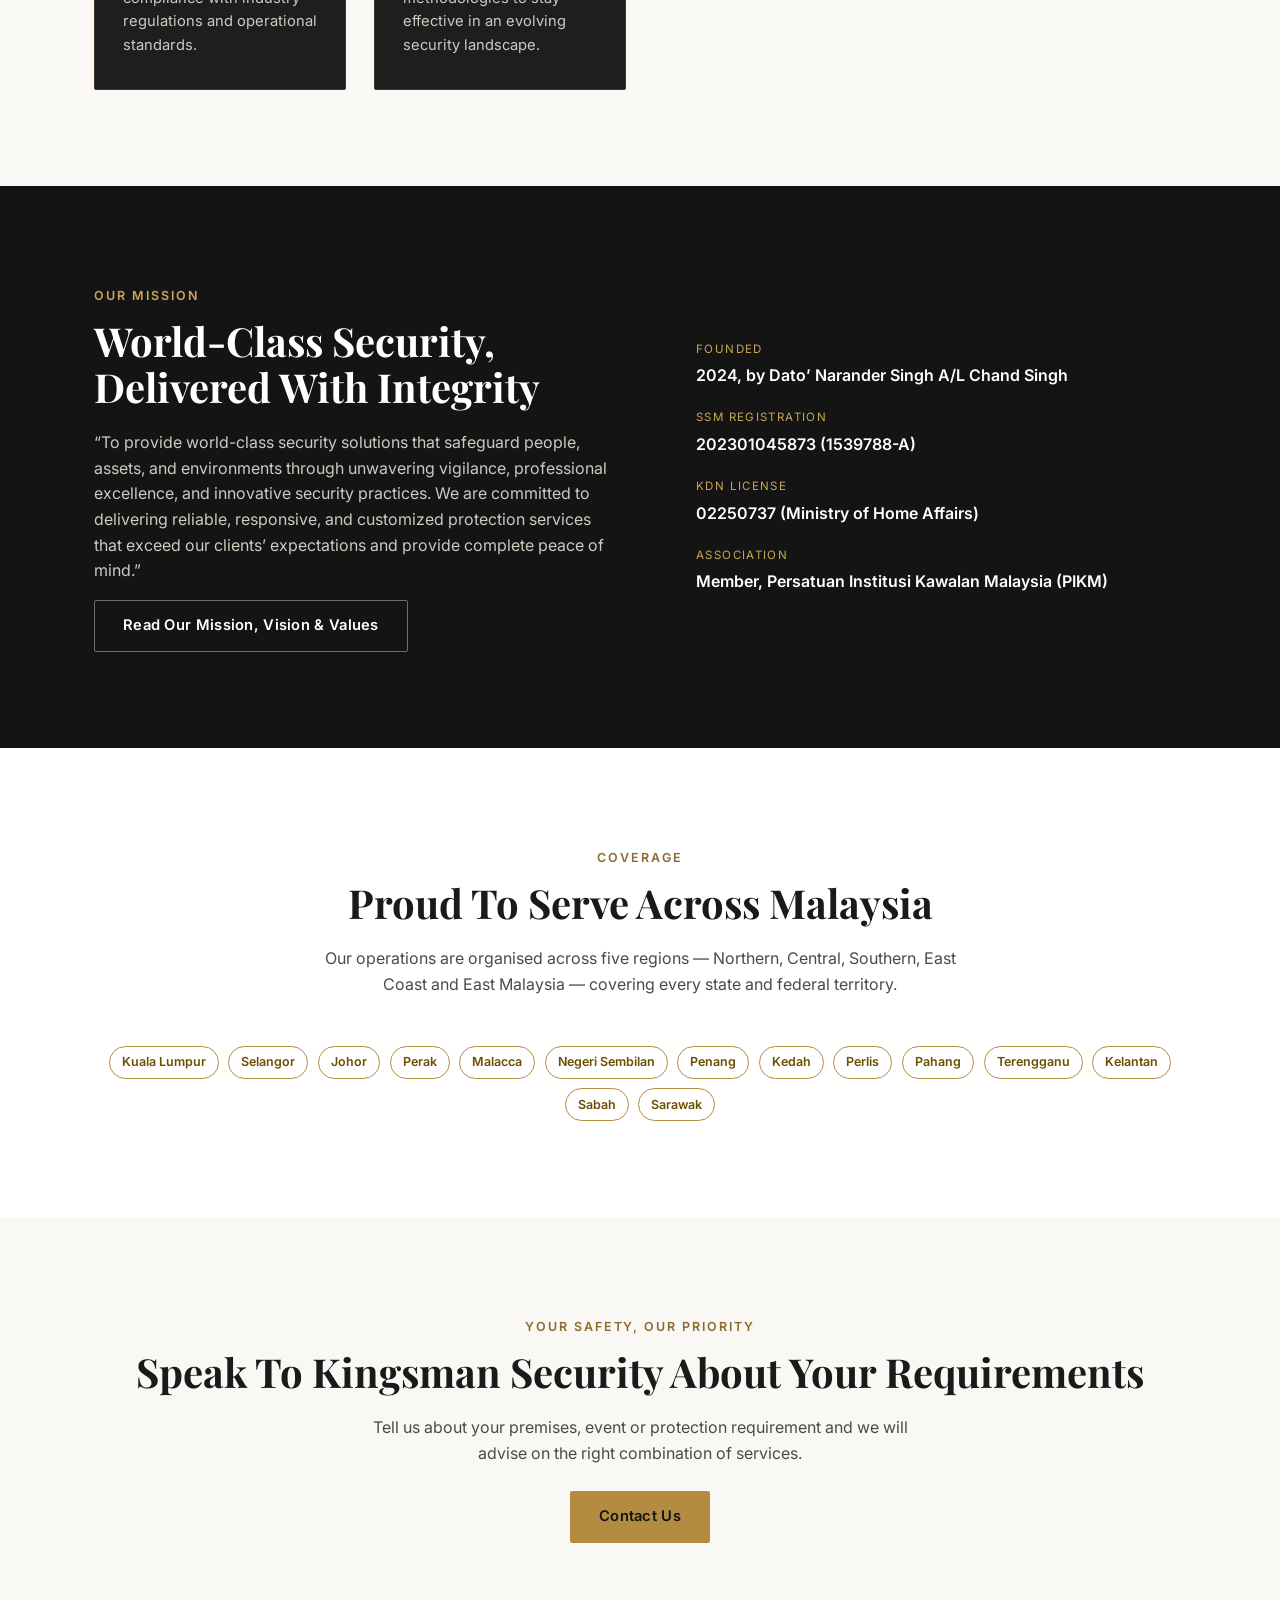
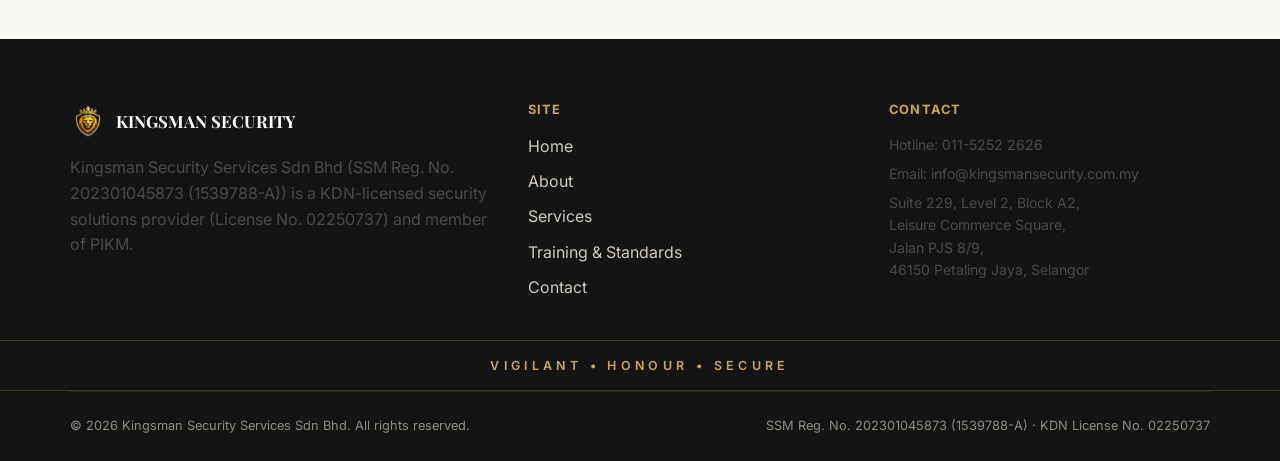
==== commit 3fbda44e: "Sync site content with latest Kingsman company profile Update legal name, registration number, PIKM " ====
--- a/index.html
+++ b/index.html
@@ -3,13 +3,13 @@
 <head>
 <meta charset="UTF-8">
 <meta name="viewport" content="width=device-width, initial-scale=1.0">
-<title>Kingsman Security Sdn Bhd | Licensed Manned Guarding &amp; Security Solutions Malaysia</title>
-<meta name="description" content="Kingsman Security Sdn Bhd is a KDN-licensed Malaysian security provider offering manned guarding, executive protection, CCTV monitoring, access control, patrol services and event security. SSM Reg. No. 1539788-A.">
+<title>Kingsman Security Services Sdn Bhd | Licensed Manned Guarding &amp; Security Solutions Malaysia</title>
+<meta name="description" content="Kingsman Security Services Sdn Bhd is a KDN-licensed Malaysian security provider offering manned guarding, executive protection, CCTV monitoring, access control, patrol services and event security. SSM Reg. No. 202301045873 (1539788-A).">
 <link rel="canonical" href="https://www.kingsmansecurity.com.my/">
 
 <meta property="og:type" content="website">
-<meta property="og:site_name" content="Kingsman Security Sdn Bhd">
-<meta property="og:title" content="Kingsman Security Sdn Bhd | Licensed Manned Guarding &amp; Security Solutions">
+<meta property="og:site_name" content="Kingsman Security Services Sdn Bhd">
+<meta property="og:title" content="Kingsman Security Services Sdn Bhd | Licensed Manned Guarding &amp; Security Solutions">
 <meta property="og:description" content="KDN-licensed Malaysian security provider — manned guarding, executive protection, CCTV monitoring, access control, patrol services and event security.">
 <meta property="og:url" content="https://www.kingsmansecurity.com.my/">
 <meta property="og:image" content="https://www.kingsmansecurity.com.my/assets/og-share-image.jpg">
@@ -62,8 +62,8 @@
       </div>
       <div class="trust-bar">
         <div class="trust-item"><strong>KDN License No.</strong>&nbsp;02250737</div>
-        <div class="trust-item"><strong>SSM Reg. No.</strong>&nbsp;1539788-A</div>
-        <div class="trust-item">Member, <strong>PIKM</strong> (Persatuan Industri Kawalan Keselamatan Malaysia)</div>
+        <div class="trust-item"><strong>SSM Reg. No.</strong>&nbsp;202301045873 (1539788-A)</div>
+        <div class="trust-item">Member, <strong>PIKM</strong> (Persatuan Institusi Kawalan Malaysia)</div>
       </div>
     </div>
   </section>
@@ -128,6 +128,47 @@
         </a>
       </div>
       <p class="text-center mt-lg"><a class="btn btn-dark" href="services.html">See All Services &amp; Capabilities</a></p>
+    </div>
+  </section>
+
+  <section class="section section--alt">
+    <div class="container">
+      <div class="section-head">
+        <span class="eyebrow">Why Kingsman</span>
+        <h2>Why Kingsman Security Services?</h2>
+      </div>
+      <div class="grid grid--3">
+        <div class="pillar-card">
+          <span class="card-index">01</span>
+          <h3>Professional &amp; Highly Trained Personnel</h3>
+          <p>Our security officers are carefully selected, professionally trained, and continuously supervised to ensure the highest standards of discipline, vigilance, and service excellence. Every deployment is supported by experienced management personnel.</p>
+        </div>
+        <div class="pillar-card">
+          <span class="card-index">02</span>
+          <h3>Customised Security Solutions</h3>
+          <p>No two properties face the same security challenges. Whether it is a condominium, commercial building, warehouse, factory, logistics hub, or mixed development, we tailor our security strategies to each client and site.</p>
+        </div>
+        <div class="pillar-card">
+          <span class="card-index">03</span>
+          <h3>Proactive Risk Management</h3>
+          <p>Security is not merely about responding to incidents &mdash; it is about preventing them. Through vigilant patrols, strict access control, continuous monitoring, and comprehensive reporting, we identify potential risks early.</p>
+        </div>
+        <div class="pillar-card">
+          <span class="card-index">04</span>
+          <h3>Client-Centric Approach</h3>
+          <p>Strong partnerships are built on trust, communication, and accountability. Our management team works closely with clients to understand their expectations, provide timely support, and deliver consistent, high-quality service.</p>
+        </div>
+        <div class="pillar-card">
+          <span class="card-index">05</span>
+          <h3>Strict Screening &amp; Compliance</h3>
+          <p>All personnel undergo stringent screening and vetting procedures to ensure integrity, professionalism, and reliability. We maintain full compliance with industry regulations and operational standards.</p>
+        </div>
+        <div class="pillar-card">
+          <span class="card-index">06</span>
+          <h3>Continuous Improvement</h3>
+          <p>We continuously enhance our operations through regular training, performance evaluations, technological integration, and best-practice security methodologies to stay effective in an evolving security landscape.</p>
+        </div>
+      </div>
     </div>
   </section>
 
@@ -146,7 +187,7 @@
         </div>
         <div>
           <dt>SSM Registration</dt>
-          <dd>1539788-A</dd>
+          <dd>202301045873 (1539788-A)</dd>
         </div>
         <div>
           <dt>KDN License</dt>
@@ -154,15 +195,41 @@
         </div>
         <div>
           <dt>Association</dt>
-          <dd>Member, Persatuan Industri Kawalan Keselamatan Malaysia (PIKM)</dd>
+          <dd>Member, Persatuan Institusi Kawalan Malaysia (PIKM)</dd>
         </div>
       </dl>
     </div>
   </section>
 
   <section class="section">
+    <div class="container">
+      <div class="section-head">
+        <span class="eyebrow">Coverage</span>
+        <h2>Proud To Serve Across Malaysia</h2>
+        <p>Our operations are organised across five regions &mdash; Northern, Central, Southern, East Coast and East Malaysia &mdash; covering every state and federal territory.</p>
+      </div>
+      <div class="tag-list" style="justify-content:center;">
+        <span class="tag">Kuala Lumpur</span>
+        <span class="tag">Selangor</span>
+        <span class="tag">Johor</span>
+        <span class="tag">Perak</span>
+        <span class="tag">Malacca</span>
+        <span class="tag">Negeri Sembilan</span>
+        <span class="tag">Penang</span>
+        <span class="tag">Kedah</span>
+        <span class="tag">Perlis</span>
+        <span class="tag">Pahang</span>
+        <span class="tag">Terengganu</span>
+        <span class="tag">Kelantan</span>
+        <span class="tag">Sabah</span>
+        <span class="tag">Sarawak</span>
+      </div>
+    </div>
+  </section>
+
+  <section class="section section--alt">
     <div class="container text-center">
-      <span class="eyebrow">Get Started</span>
+      <span class="eyebrow">Your Safety, Our Priority</span>
       <h2>Speak To Kingsman Security About Your Requirements</h2>
       <p style="max-width:560px;margin:0 auto 1.5rem;">Tell us about your premises, event or protection requirement and we will advise on the right combination of services.</p>
       <a class="btn btn-gold" href="contact.html">Contact Us</a>
@@ -178,7 +245,7 @@
         <img src="assets/apple-touch-icon.png" alt="Kingsman Security lion-crest logo" width="36" height="36">
         <span>KINGSMAN SECURITY</span>
       </div>
-      <p>Kingsman Security Sdn Bhd (SSM Reg. No. 1539788-A) is a KDN-licensed security solutions provider (License No. 02250737) and member of PIKM.</p>
+      <p>Kingsman Security Services Sdn Bhd (SSM Reg. No. 202301045873 (1539788-A)) is a KDN-licensed security solutions provider (License No. 02250737) and member of PIKM.</p>
     </div>
     <div class="footer-col">
       <h4>Site</h4>
@@ -192,14 +259,15 @@
     </div>
     <div class="footer-col">
       <h4>Contact</h4>
-      <p>Email: info@kingsmansecurity.com.my</p>
-      <p>No. 12-1, Jalan 1/123A,<br>Taman Desa Melawati,<br>53100 Kuala Lumpur, Malaysia</p>
+      <p>Hotline: <a href="tel:+60115252626">011-5252 2626</a></p>
+      <p>Email: <a href="mailto:info@kingsmansecurity.com.my">info@kingsmansecurity.com.my</a></p>
+      <p>Suite 229, Level 2, Block A2,<br>Leisure Commerce Square,<br>Jalan PJS 8/9,<br>46150 Petaling Jaya, Selangor</p>
     </div>
   </div>
   <div class="motif-strip">Vigilant &bull; Honour &bull; Secure</div>
   <div class="container footer-bottom">
-    <span>&copy; <span data-year>2026</span> Kingsman Security Sdn Bhd. All rights reserved.</span>
-    <span>SSM Reg. No. 1539788-A &middot; KDN License No. 02250737</span>
+    <span>&copy; <span data-year>2026</span> Kingsman Security Services Sdn Bhd. All rights reserved.</span>
+    <span>SSM Reg. No. 202301045873 (1539788-A) &middot; KDN License No. 02250737</span>
   </div>
 </footer>
 
--- a/styles.css
+++ b/styles.css
@@ -356,6 +356,8 @@
 .pillar-card h3 { color: var(--paper); }
 .pillar-card p { color: #cfcac0; font-size: 0.92rem; margin-bottom: 0; }
 .pillar-card .card-index { opacity: 0.8; }
+.pillar-card p + p { margin-top: 0.75rem; }
+.pillar-card .value-line { color: var(--gold-light); font-weight: 600; font-size: 0.8rem; letter-spacing: 0.04em; }
 
 /* ------------------------------------------------------------- value cards */
 .value-card {
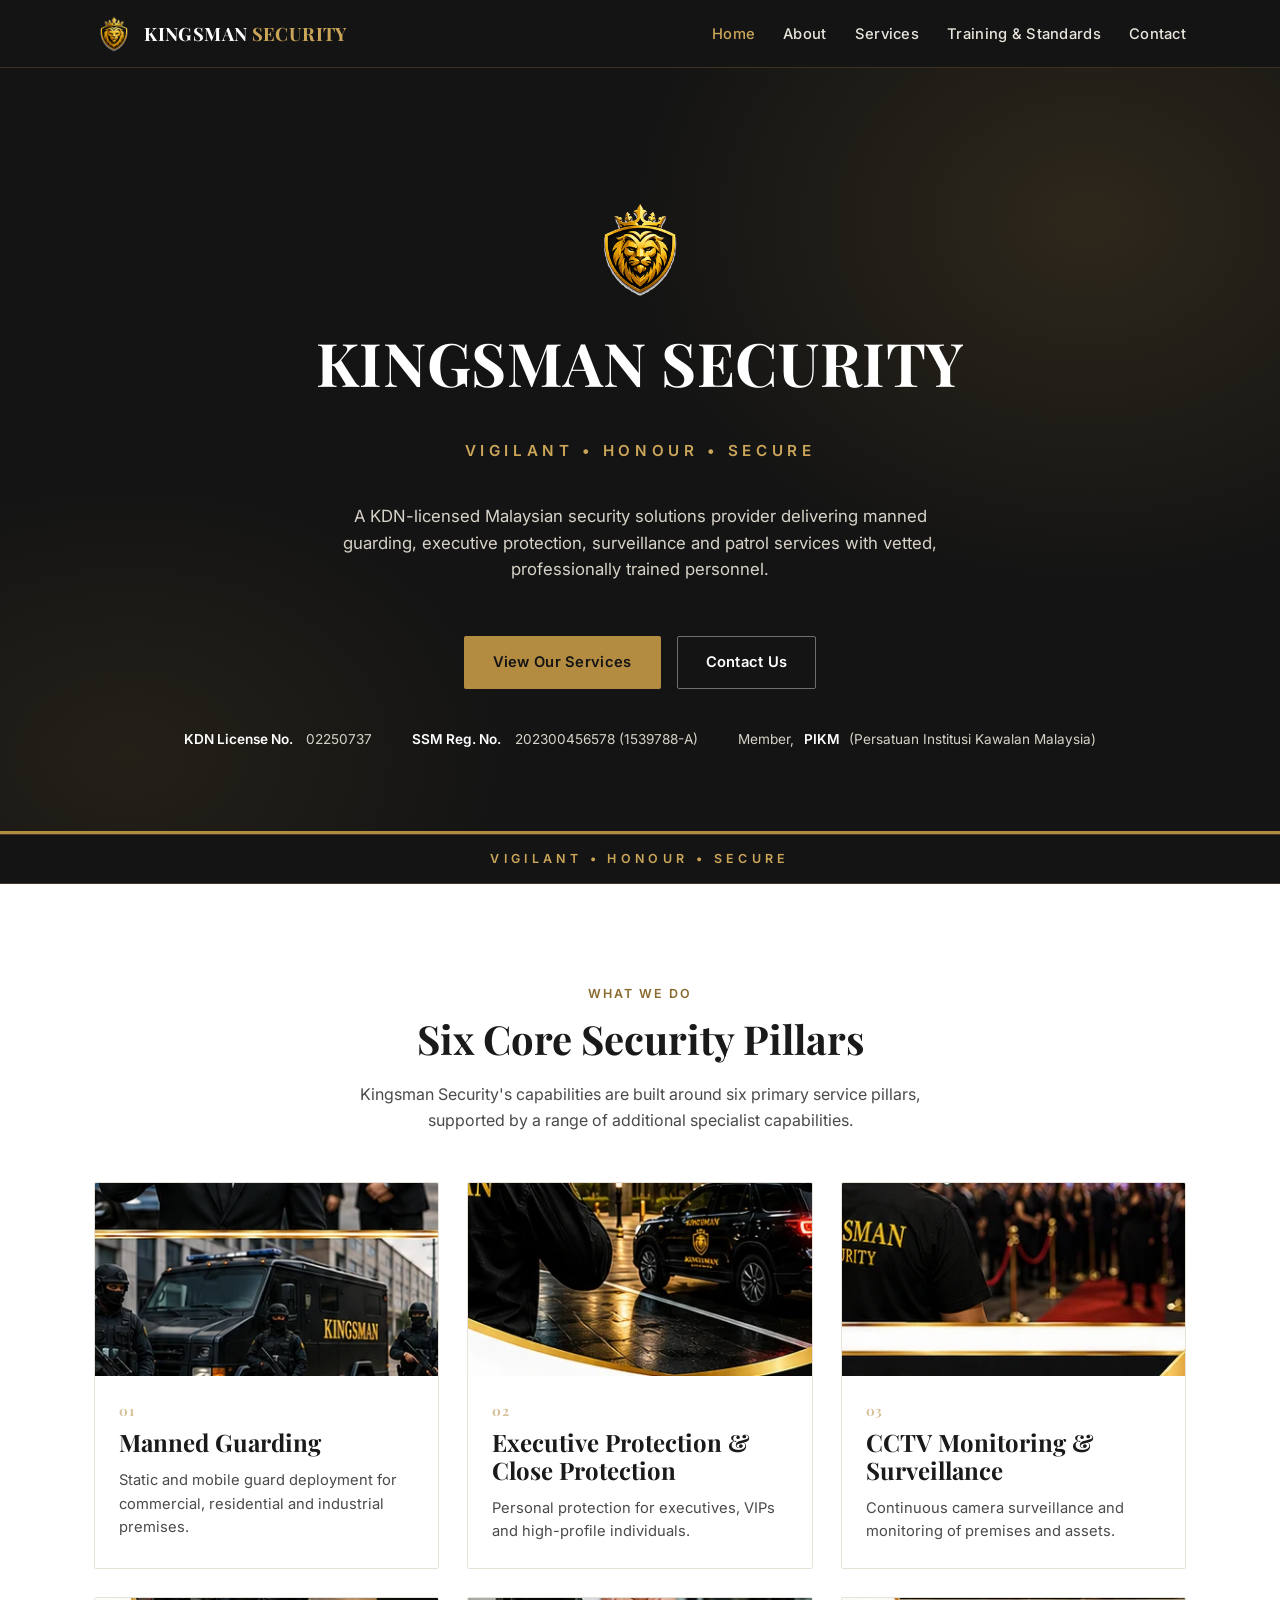
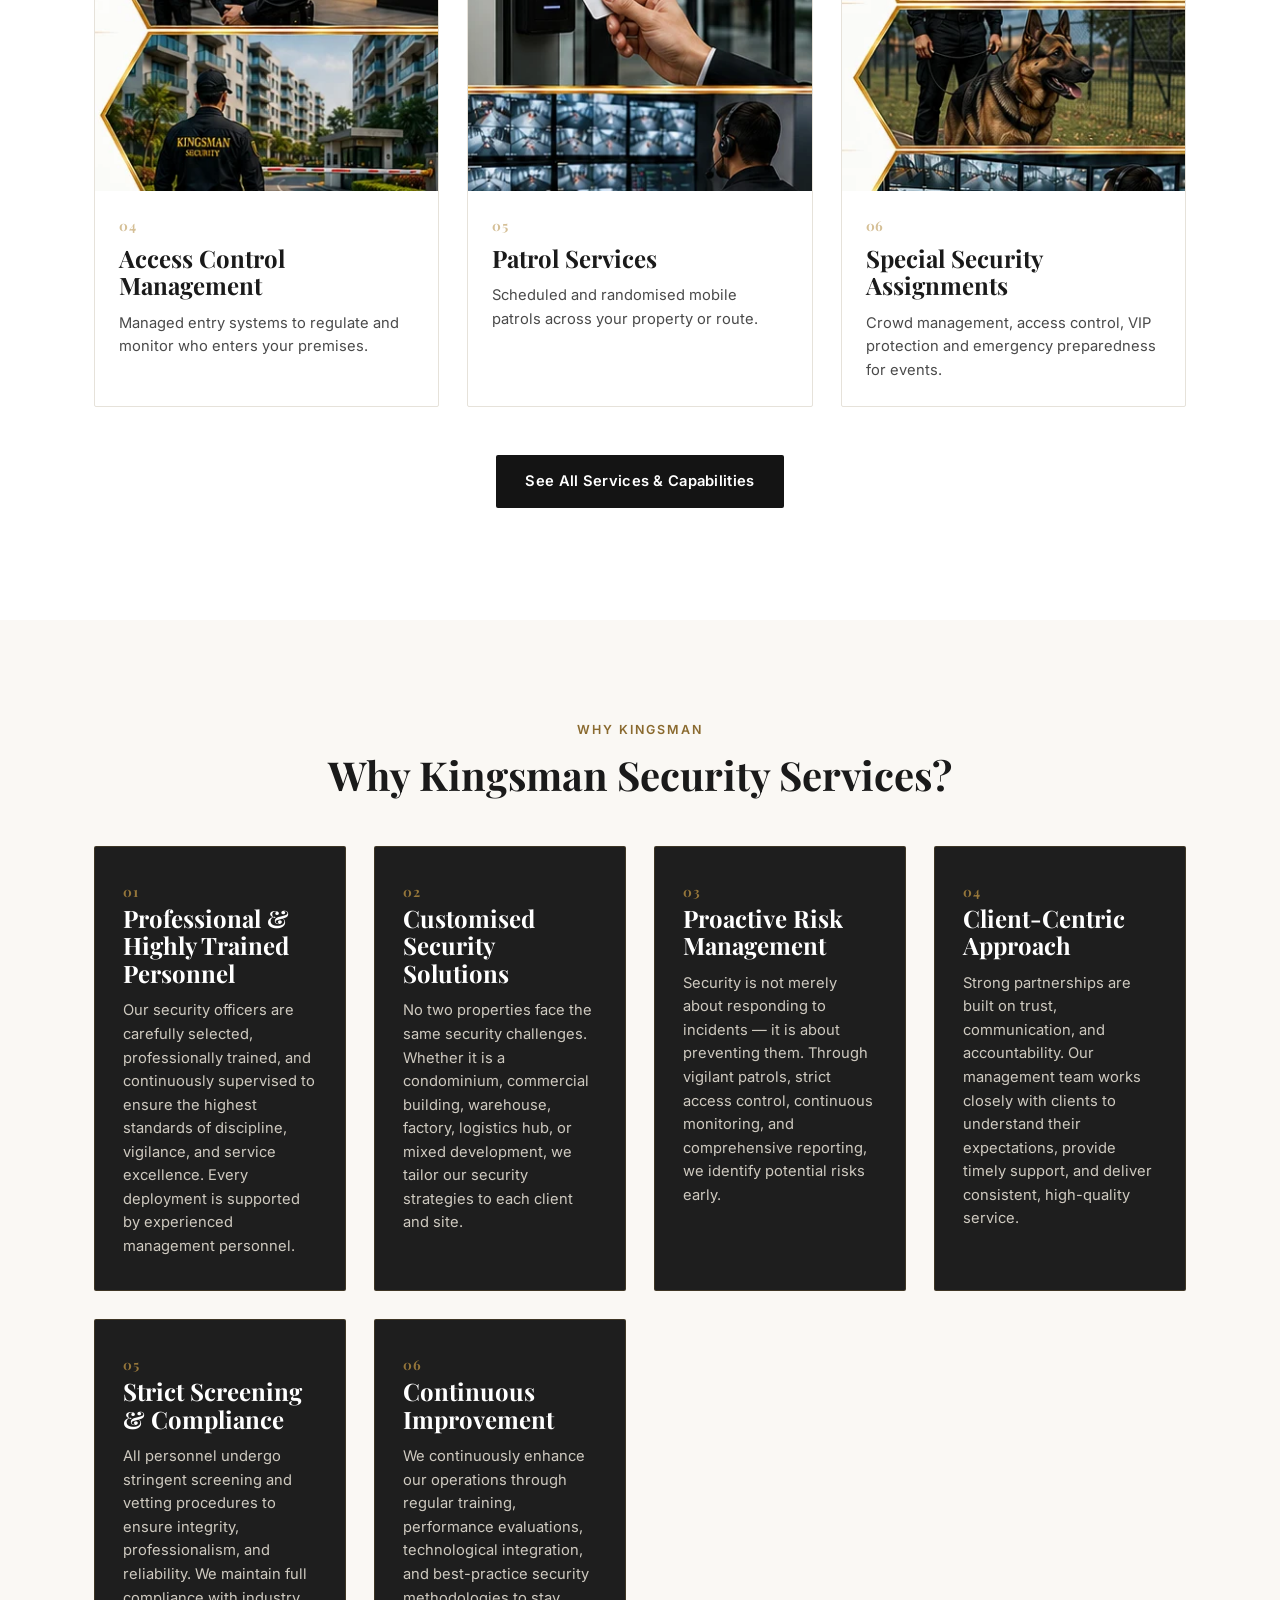
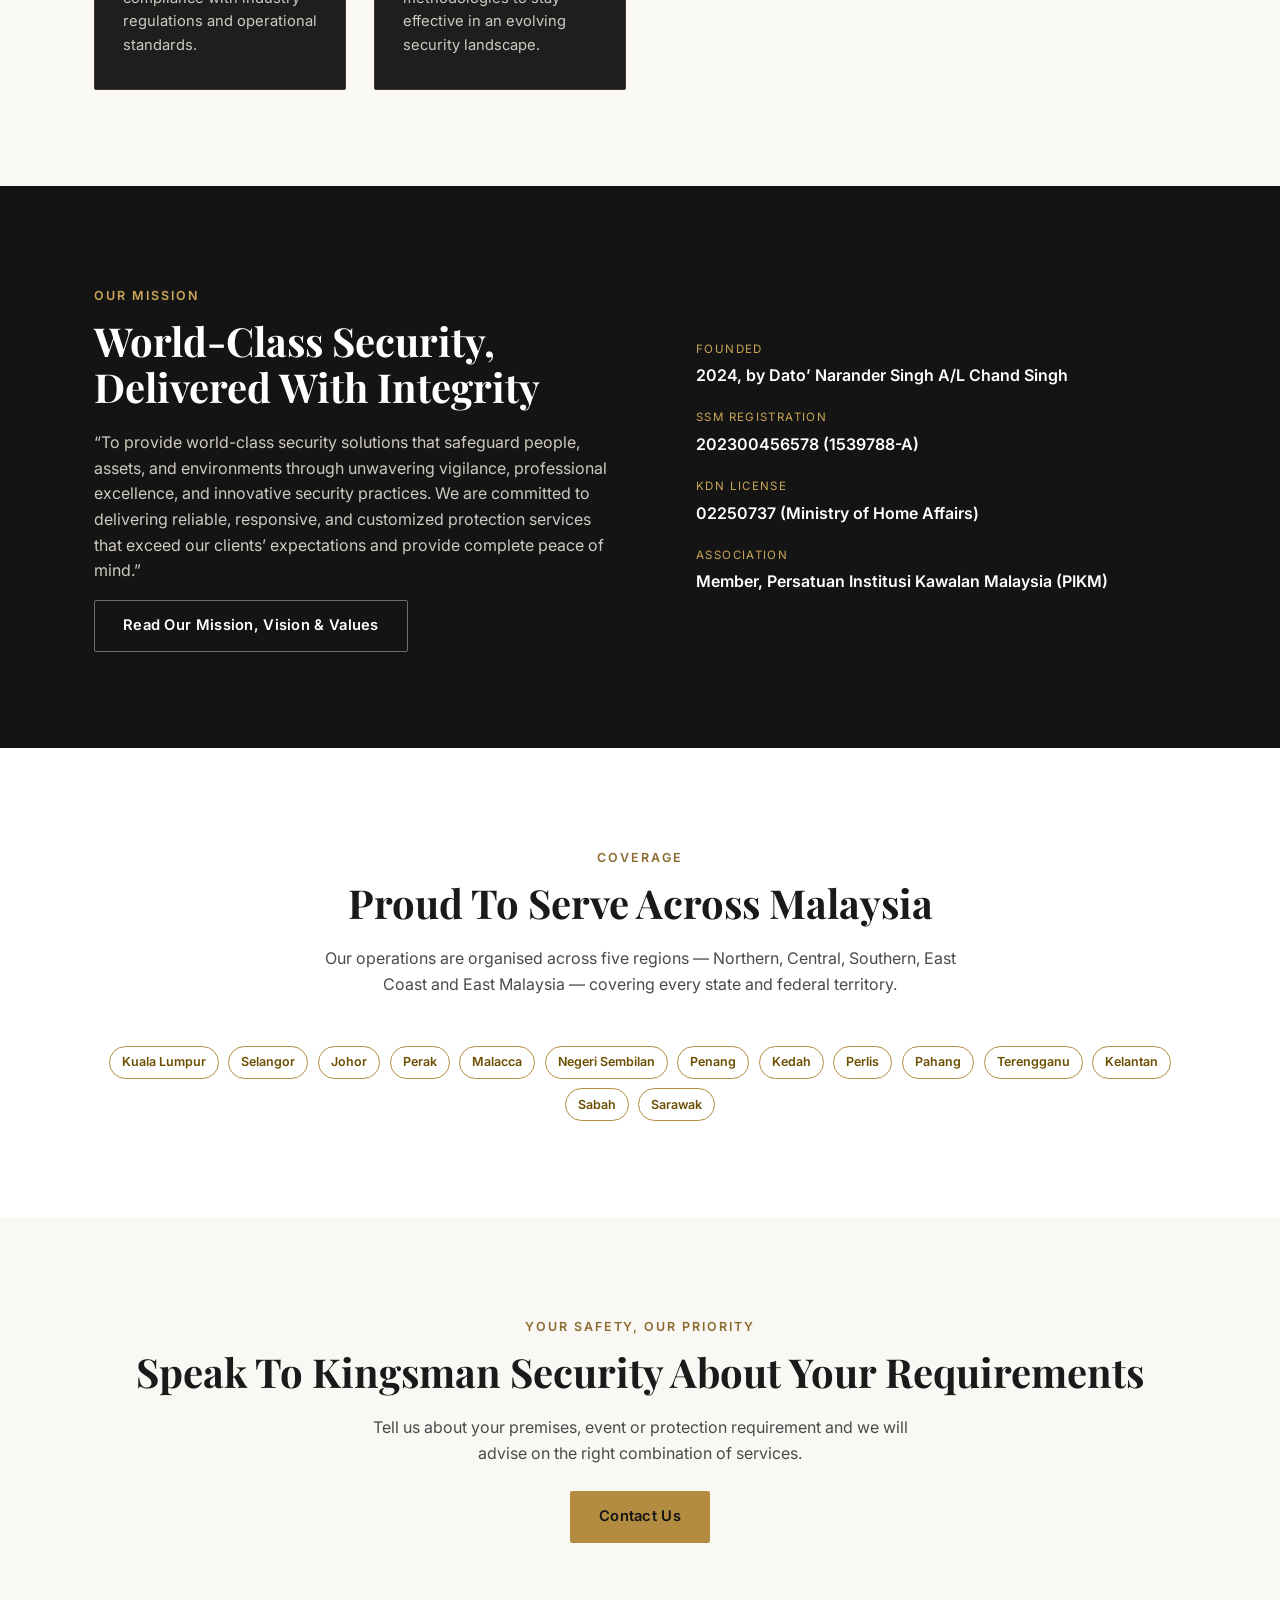
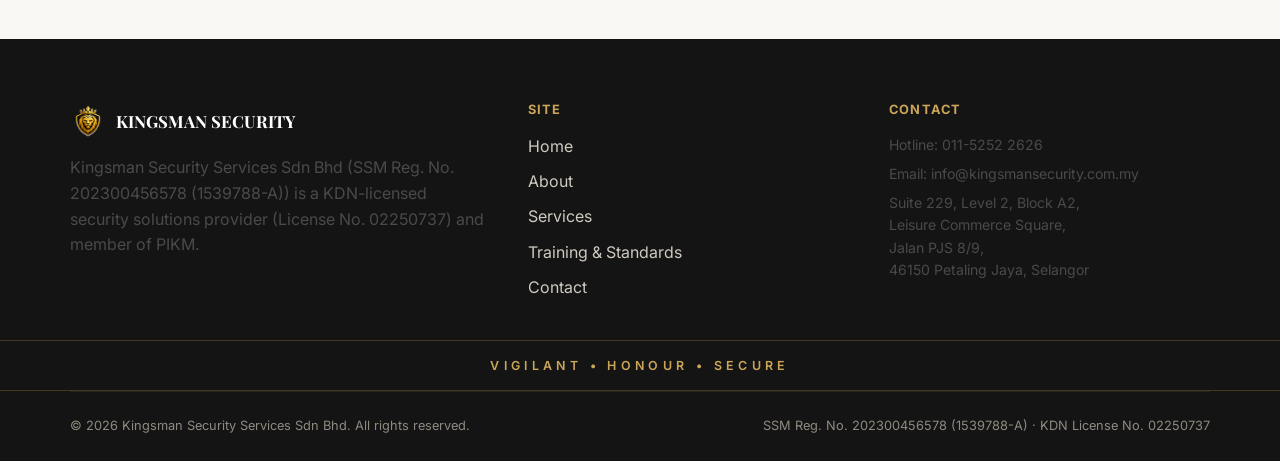
==== commit 5f26e343: "Use registration number 202300456578 (1539788-A) per company profile Co-Authored-By: Claude Opus 5.5" ====
--- a/index.html
+++ b/index.html
@@ -4,7 +4,7 @@
 <meta charset="UTF-8">
 <meta name="viewport" content="width=device-width, initial-scale=1.0">
 <title>Kingsman Security Services Sdn Bhd | Licensed Manned Guarding &amp; Security Solutions Malaysia</title>
-<meta name="description" content="Kingsman Security Services Sdn Bhd is a KDN-licensed Malaysian security provider offering manned guarding, executive protection, CCTV monitoring, access control, patrol services and event security. SSM Reg. No. 202301045873 (1539788-A).">
+<meta name="description" content="Kingsman Security Services Sdn Bhd is a KDN-licensed Malaysian security provider offering manned guarding, executive protection, CCTV monitoring, access control, patrol services and event security. SSM Reg. No. 202300456578 (1539788-A).">
 <link rel="canonical" href="https://www.kingsmansecurity.com.my/">
 
 <meta property="og:type" content="website">
@@ -62,7 +62,7 @@
       </div>
       <div class="trust-bar">
         <div class="trust-item"><strong>KDN License No.</strong>&nbsp;02250737</div>
-        <div class="trust-item"><strong>SSM Reg. No.</strong>&nbsp;202301045873 (1539788-A)</div>
+        <div class="trust-item"><strong>SSM Reg. No.</strong>&nbsp;202300456578 (1539788-A)</div>
         <div class="trust-item">Member, <strong>PIKM</strong> (Persatuan Institusi Kawalan Malaysia)</div>
       </div>
     </div>
@@ -187,7 +187,7 @@
         </div>
         <div>
           <dt>SSM Registration</dt>
-          <dd>202301045873 (1539788-A)</dd>
+          <dd>202300456578 (1539788-A)</dd>
         </div>
         <div>
           <dt>KDN License</dt>
@@ -245,7 +245,7 @@
         <img src="assets/apple-touch-icon.png" alt="Kingsman Security lion-crest logo" width="36" height="36">
         <span>KINGSMAN SECURITY</span>
       </div>
-      <p>Kingsman Security Services Sdn Bhd (SSM Reg. No. 202301045873 (1539788-A)) is a KDN-licensed security solutions provider (License No. 02250737) and member of PIKM.</p>
+      <p>Kingsman Security Services Sdn Bhd (SSM Reg. No. 202300456578 (1539788-A)) is a KDN-licensed security solutions provider (License No. 02250737) and member of PIKM.</p>
     </div>
     <div class="footer-col">
       <h4>Site</h4>
@@ -267,7 +267,7 @@
   <div class="motif-strip">Vigilant &bull; Honour &bull; Secure</div>
   <div class="container footer-bottom">
     <span>&copy; <span data-year>2026</span> Kingsman Security Services Sdn Bhd. All rights reserved.</span>
-    <span>SSM Reg. No. 202301045873 (1539788-A) &middot; KDN License No. 02250737</span>
+    <span>SSM Reg. No. 202300456578 (1539788-A) &middot; KDN License No. 02250737</span>
   </div>
 </footer>
 
--- a/styles.css
+++ b/styles.css
@@ -359,6 +359,116 @@
 .pillar-card p + p { margin-top: 0.75rem; }
 .pillar-card .value-line { color: var(--gold-light); font-weight: 600; font-size: 0.8rem; letter-spacing: 0.04em; }
 
+/* leadership portraits */
+.leader-photo {
+  width: 120px;
+  height: 120px;
+  border-radius: 50%;
+  border: 2px solid var(--gold);
+  object-fit: cover;
+  margin-bottom: 1.25rem;
+}
+
+/* ------------------------------------------------------------- org chart */
+.org-chart { display: flex; flex-direction: column; align-items: center; }
+.org-node {
+  background: var(--charcoal);
+  color: var(--paper);
+  border: 1px solid rgba(179,140,65,0.4);
+  border-radius: var(--radius);
+  padding: 0.8rem 1.25rem;
+  text-align: center;
+  font-size: 0.9rem;
+  font-weight: 600;
+  min-width: 220px;
+  position: relative;
+}
+.org-node strong { display: block; color: var(--paper); }
+.org-node span { display: block; color: var(--gold-light); font-size: 0.78rem; letter-spacing: 0.06em; text-transform: uppercase; margin-top: 0.2rem; }
+.org-node--lead { border-color: var(--gold); }
+.org-chart > .org-node + .org-node,
+.org-branch > * + * { margin-top: 1.5rem; }
+.org-chart > .org-node + .org-node::before,
+.org-branch > * + *::before {
+  content: "";
+  position: absolute;
+  top: -1.5rem;
+  left: 50%;
+  height: 1.5rem;
+  border-left: 2px solid var(--gold);
+}
+.org-branches {
+  display: grid;
+  grid-template-columns: repeat(3, 1fr);
+  gap: 1.5rem 0;
+  width: 100%;
+  margin-top: 1.5rem;
+  padding-top: 1.5rem;
+  position: relative;
+}
+.org-branches::before {
+  content: "";
+  position: absolute;
+  top: 0;
+  left: calc(100% / 6);
+  right: calc(100% / 6);
+  border-top: 2px solid var(--gold);
+}
+.org-branches::after {
+  content: "";
+  position: absolute;
+  top: -1.5rem;
+  left: 50%;
+  height: 1.5rem;
+  border-left: 2px solid var(--gold);
+}
+.org-branch > :first-child::before {
+  content: "";
+  position: absolute;
+  top: -1.5rem;
+  left: 50%;
+  height: 1.5rem;
+  border-left: 2px solid var(--gold);
+}
+.org-branch { display: flex; flex-direction: column; align-items: center; padding: 0 0.75rem; }
+.org-regions {
+  list-style: none;
+  margin: 1.5rem 0 0;
+  padding: 0;
+  display: flex;
+  flex-wrap: wrap;
+  justify-content: center;
+  gap: 0.5rem;
+  position: relative;
+}
+.org-regions li {
+  border: 1px dashed var(--gold);
+  border-radius: var(--radius);
+  padding: 0.4rem 0.75rem;
+  font-size: 0.8rem;
+  font-weight: 600;
+  color: var(--ink);
+}
+@media (max-width: 720px) {
+  .org-branches { grid-template-columns: 1fr; }
+  .org-branches::before { display: none; }
+  .org-branch + .org-branch > :first-child::before { display: none; }
+  .org-node { min-width: 0; width: 100%; }
+}
+
+/* ------------------------------------------------------- certificates */
+.cert-row {
+  display: flex;
+  flex-wrap: wrap;
+  justify-content: center;
+  align-items: flex-end;
+  gap: 2rem;
+  margin-bottom: 2.5rem;
+}
+.cert-row figure { margin: 0; text-align: center; }
+.cert-row img { border-radius: 4px; box-shadow: 0 10px 30px rgba(0,0,0,0.5); max-height: 420px; width: auto; max-width: 100%; }
+.cert-row figcaption { margin-top: 0.75rem; color: var(--gold-light); font-size: 0.85rem; font-weight: 600; letter-spacing: 0.05em; }
+
 /* ------------------------------------------------------------- value cards */
 .value-card {
   border-top: 3px solid var(--gold);
@@ -523,3 +633,13 @@
   z-index: 1000;
 }
 .skip-link:focus { left: 1rem; top: 1rem; }
+
+/* ------------------------------------------------------------- map */
+.map-embed {
+  display: block;
+  width: 100%;
+  height: 300px;
+  border: 1px solid var(--line);
+  border-radius: var(--radius);
+  margin: 1.25rem 0 0.5rem;
+}
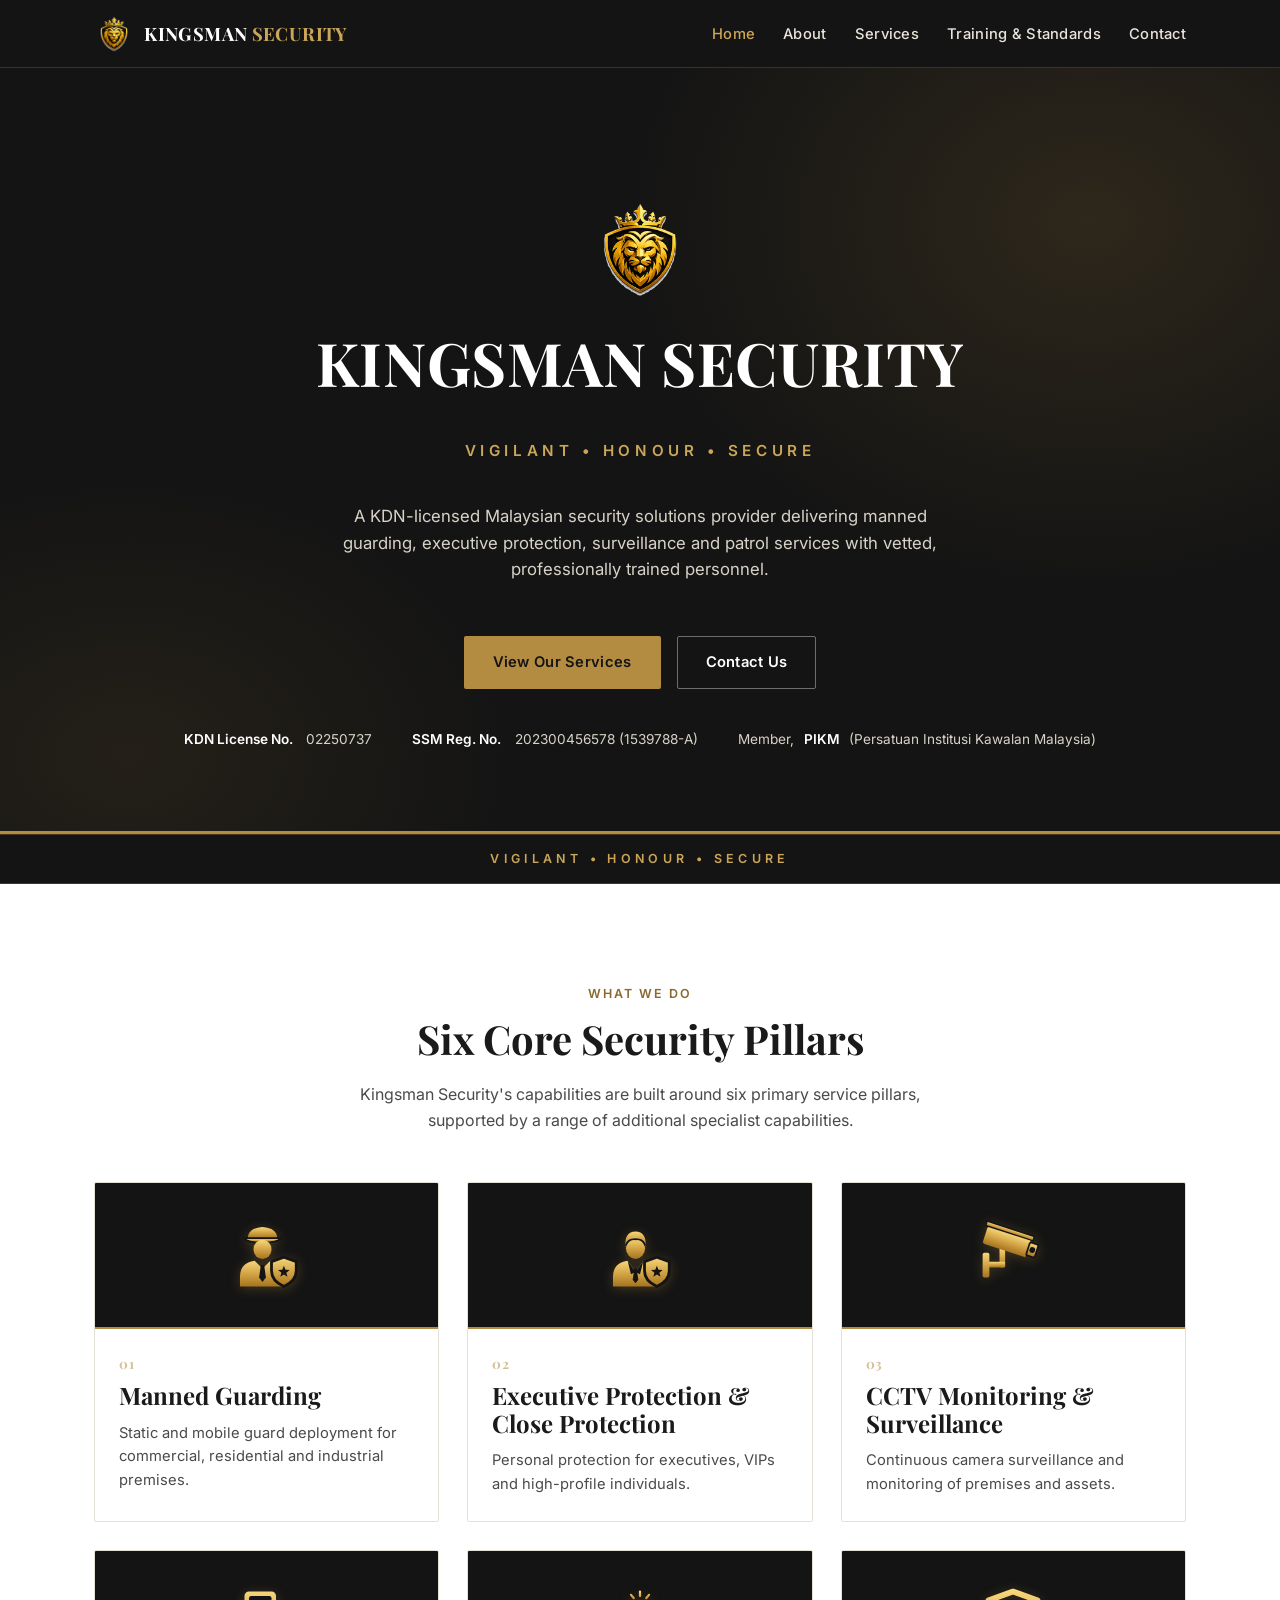
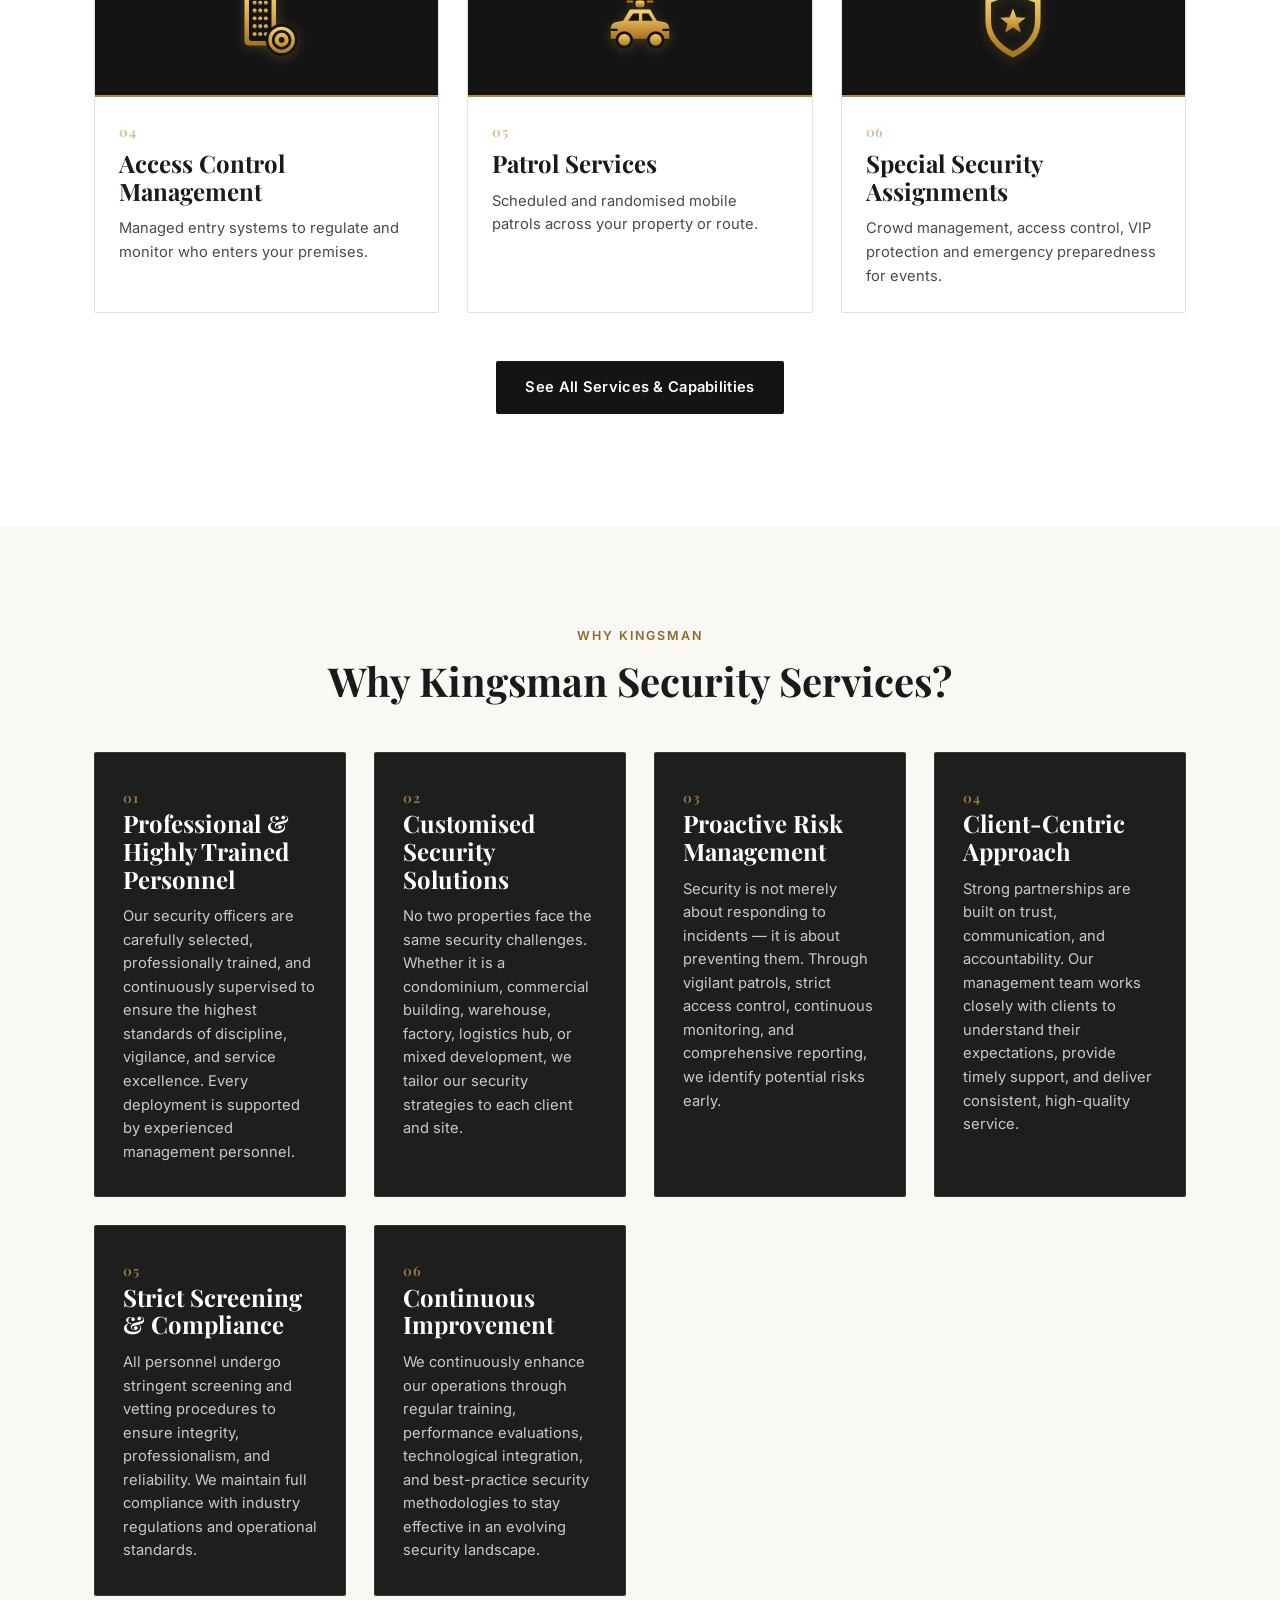
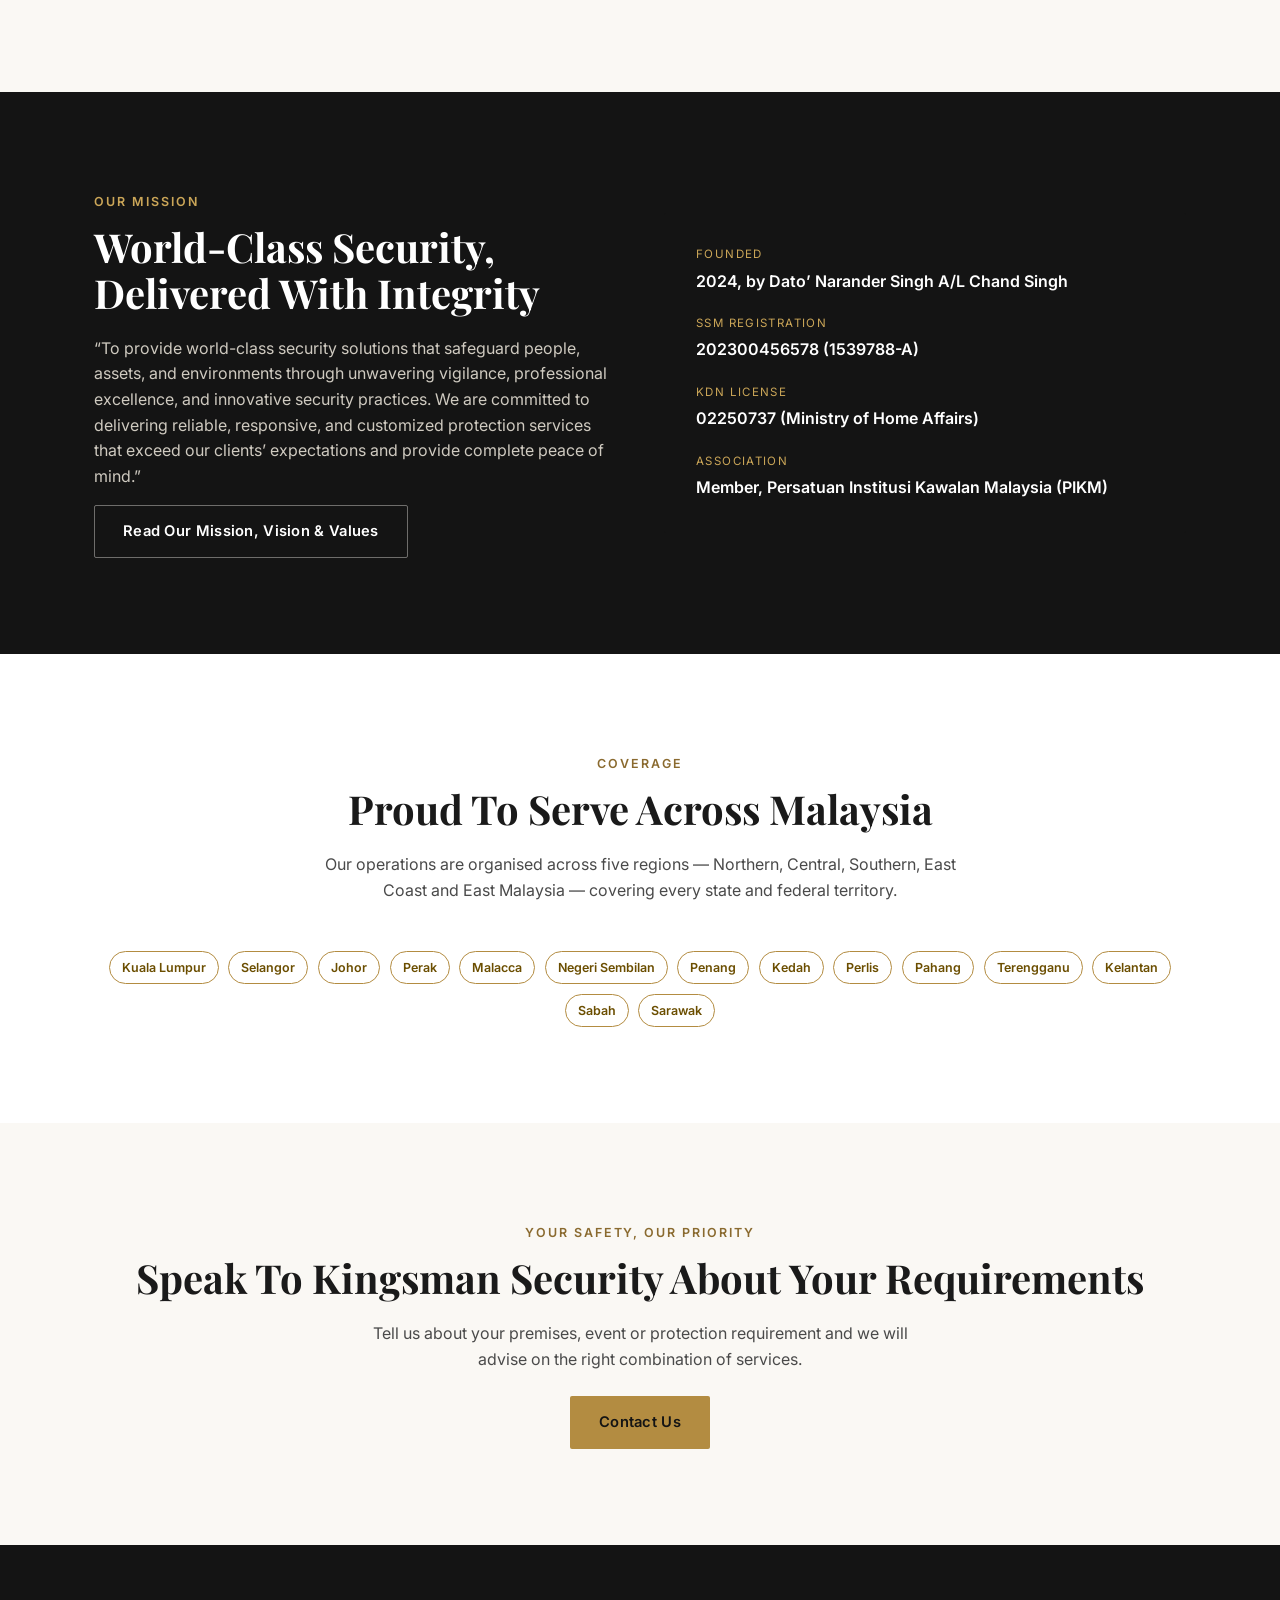
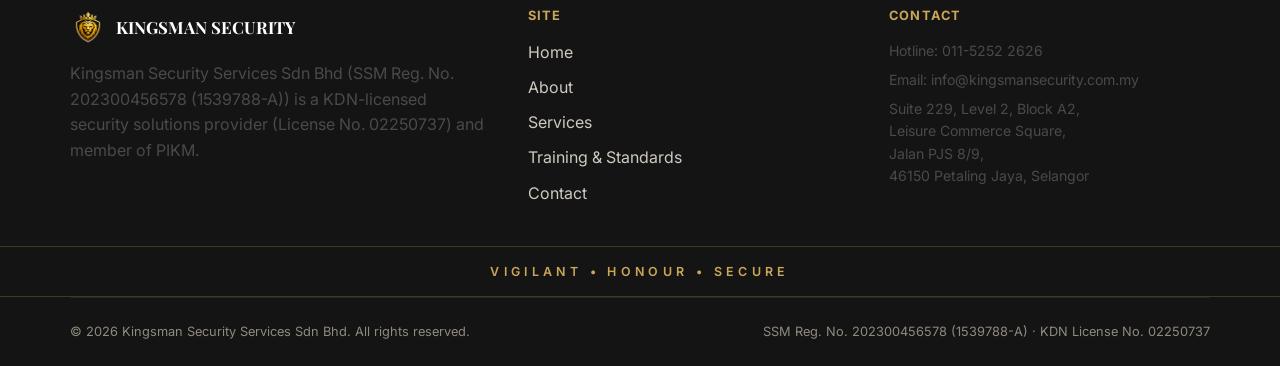
==== commit 8532f3c6: "Replace home service pillar photos with gold SVG icons from profile Inline SVG icons modelled on the" ====
--- a/index.html
+++ b/index.html
@@ -77,9 +77,25 @@
         <h2>Six Core Security Pillars</h2>
         <p>Kingsman Security's capabilities are built around six primary service pillars, supported by a range of additional specialist capabilities.</p>
       </div>
+  <svg width="0" height="0" style="position:absolute" aria-hidden="true" focusable="false">
+    <defs>
+      <linearGradient id="gold-grad" x1="0" y1="0" x2="0" y2="1">
+        <stop offset="0" stop-color="#f6d77a"/>
+        <stop offset="0.5" stop-color="#d4a547"/>
+        <stop offset="1" stop-color="#a5741f"/>
+      </linearGradient>
+    </defs>
+  </svg>
       <div class="grid">
         <a class="card" href="services.html#manned-guarding">
-          <img src="assets/guards-at-building-entrance.webp" alt="Uniformed security guards stationed at a building entrance" width="454" height="200" loading="lazy">
+          <div class="card-icon"><svg viewBox="0 0 64 64" width="72" height="72" aria-hidden="true" focusable="false">
+      <path d="M15 17 Q15 8 28 7 Q41 8 41 17 Z" fill="url(#gold-grad)"/>
+      <path d="M12 17 H44 Q42 21 28 21 Q14 21 12 17 Z" fill="url(#gold-grad)" stroke="#141414" stroke-width="1.5"/>
+      <ellipse cx="28" cy="27" rx="8" ry="8.5" fill="url(#gold-grad)"/>
+      <path d="M8 60 V51 Q8 39 21 37 L28 44 L35 37 Q48 39 48 51 V60 Z" fill="url(#gold-grad)"/>
+      <path d="M26.5 41 H29.5 L31 52 L28 56 L25 52 Z" fill="#141414"/>
+      <path d="M47 34 L58 38 V46 Q58 55 47 60 Q36 55 36 46 V38 Z" fill="url(#gold-grad)" stroke="#141414" stroke-width="2.5"/><path d="M47.0,41.5 L48.4,45.1 L52.2,45.3 L49.2,47.7 L50.2,51.4 L47.0,49.3 L43.8,51.4 L44.8,47.7 L41.8,45.3 L45.6,45.1 Z" fill="#141414"/>
+          </svg></div>
           <div class="card-body">
             <span class="card-index">01</span>
             <h3>Manned Guarding</h3>
@@ -87,7 +103,15 @@
           </div>
         </a>
         <a class="card" href="services.html#executive-protection">
-          <img src="assets/bodyguard-close-protection.webp" alt="Close protection officer in executive protection duty" width="454" height="200" loading="lazy">
+          <div class="card-icon"><svg viewBox="0 0 64 64" width="72" height="72" aria-hidden="true" focusable="false">
+      <path d="M19 25 Q18 11 28 11 Q38 11 37 25 Q36 17 28 17 Q20 17 19 25 Z" fill="url(#gold-grad)"/>
+      <ellipse cx="28" cy="26" rx="8.5" ry="9.5" fill="url(#gold-grad)"/>
+      <path d="M19.5 23 Q22 17.5 28 18 Q34 17.5 36.5 23" fill="none" stroke="#141414" stroke-width="1.6" stroke-linecap="round"/>
+      <path d="M8 60 V51 Q8 39 21 37 L28 47 L35 37 Q48 39 48 51 V60 Z" fill="url(#gold-grad)"/>
+      <path d="M21 37 L28 47 L24 49 Z M35 37 L28 47 L32 49 Z" fill="#141414"/>
+      <path d="M27 44 H29 L30.5 54 L28 57 L25.5 54 Z" fill="#141414"/>
+      <path d="M47 34 L58 38 V46 Q58 55 47 60 Q36 55 36 46 V38 Z" fill="url(#gold-grad)" stroke="#141414" stroke-width="2.5"/><path d="M47.0,41.5 L48.4,45.1 L52.2,45.3 L49.2,47.7 L50.2,51.4 L47.0,49.3 L43.8,51.4 L44.8,47.7 L41.8,45.3 L45.6,45.1 Z" fill="#141414"/>
+          </svg></div>
           <div class="card-body">
             <span class="card-index">02</span>
             <h3>Executive Protection &amp; Close Protection</h3>
@@ -95,7 +119,17 @@
           </div>
         </a>
         <a class="card" href="services.html#cctv-monitoring">
-          <img src="assets/cctv-monitoring-room.webp" alt="CCTV monitoring room with multiple surveillance screens" width="454" height="190" loading="lazy">
+          <div class="card-icon"><svg viewBox="0 0 64 64" width="72" height="72" aria-hidden="true" focusable="false">
+      <rect x="20" y="26" width="5" height="17" rx="1" fill="url(#gold-grad)"/>
+      <rect x="10" y="38" width="15" height="5" rx="1" fill="url(#gold-grad)"/>
+      <rect x="5" y="30" width="6" height="22" rx="1.5" fill="url(#gold-grad)"/>
+      <g transform="rotate(18 32 22)">
+      <path d="M8 14 H46 V30 H8 Q6 30 6 28 V16 Q6 14 8 14 Z" fill="url(#gold-grad)"/>
+      <path d="M4 10 H48 V14 H4 Z" fill="url(#gold-grad)" stroke="#141414" stroke-width="1.2"/>
+      <rect x="46" y="16" width="8" height="12" rx="1.5" fill="url(#gold-grad)" stroke="#141414" stroke-width="1.5"/>
+      <circle cx="50" cy="22" r="2.5" fill="#141414"/>
+      </g>
+          </svg></div>
           <div class="card-body">
             <span class="card-index">03</span>
             <h3>CCTV Monitoring &amp; Surveillance</h3>
@@ -103,7 +137,14 @@
           </div>
         </a>
         <a class="card" href="services.html#access-control">
-          <img src="assets/access-control-keycard.webp" alt="Keycard access control terminal at a secured entrance" width="454" height="200" loading="lazy">
+          <div class="card-icon"><svg viewBox="0 0 64 64" width="72" height="72" aria-hidden="true" focusable="false">
+      <rect x="12" y="4" width="28" height="48" rx="4" fill="url(#gold-grad)"/>
+      <rect x="16" y="8" width="20" height="40" rx="2" fill="#141414"/>
+      <circle cx="21" cy="14" r="1.8" fill="url(#gold-grad)"/><circle cx="26" cy="14" r="1.8" fill="url(#gold-grad)"/><circle cx="31" cy="14" r="1.8" fill="url(#gold-grad)"/><circle cx="21" cy="21" r="1.8" fill="url(#gold-grad)"/><circle cx="26" cy="21" r="1.8" fill="url(#gold-grad)"/><circle cx="31" cy="21" r="1.8" fill="url(#gold-grad)"/><circle cx="21" cy="28" r="1.8" fill="url(#gold-grad)"/><circle cx="26" cy="28" r="1.8" fill="url(#gold-grad)"/><circle cx="31" cy="28" r="1.8" fill="url(#gold-grad)"/><circle cx="21" cy="35" r="1.8" fill="url(#gold-grad)"/><circle cx="26" cy="35" r="1.8" fill="url(#gold-grad)"/><circle cx="31" cy="35" r="1.8" fill="url(#gold-grad)"/><circle cx="21" cy="42" r="1.8" fill="url(#gold-grad)"/><circle cx="26" cy="42" r="1.8" fill="url(#gold-grad)"/><circle cx="31" cy="42" r="1.8" fill="url(#gold-grad)"/>
+      <circle cx="45" cy="47" r="13" fill="url(#gold-grad)" stroke="#141414" stroke-width="2.5"/>
+      <circle cx="45" cy="47" r="7.5" fill="none" stroke="#141414" stroke-width="2.5"/>
+      <circle cx="45" cy="47" r="2.5" fill="#141414"/>
+          </svg></div>
           <div class="card-body">
             <span class="card-index">04</span>
             <h3>Access Control Management</h3>
@@ -111,7 +152,15 @@
           </div>
         </a>
         <a class="card" href="services.html#patrol-services">
-          <img src="assets/patrol-vehicle-night.webp" alt="Security patrol vehicle on night duty" width="454" height="200" loading="lazy">
+          <div class="card-icon"><svg viewBox="0 0 64 64" width="72" height="72" aria-hidden="true" focusable="false">
+      <rect x="28" y="12" width="8" height="6" rx="2" fill="url(#gold-grad)"/>
+      <path d="M32 4 V8 M24 7 L26.5 10 M40 7 L37.5 10 M21 13 H25 M39 13 H43" stroke="url(#gold-grad)" stroke-width="2" stroke-linecap="round"/>
+      <path d="M6 46 V37 Q6 32 11 31 L17 30 L23 20 H41 L47 30 L53 31 Q58 32 58 37 V46 Z" fill="url(#gold-grad)"/>
+      <path d="M26 23.5 H31 V30 H21.5 Z M34 23.5 H39.5 L43.5 30 H34 Z" fill="#141414"/>
+      <path d="M6 38 H12 M52 38 H58" stroke="#141414" stroke-width="2"/>
+      <circle cx="18" cy="47" r="6.5" fill="url(#gold-grad)" stroke="#141414" stroke-width="2.5"/>
+      <circle cx="46" cy="47" r="6.5" fill="url(#gold-grad)" stroke="#141414" stroke-width="2.5"/>
+          </svg></div>
           <div class="card-body">
             <span class="card-index">05</span>
             <h3>Patrol Services</h3>
@@ -119,7 +168,10 @@
           </div>
         </a>
         <a class="card" href="services.html#special-assignments">
-          <img src="assets/event-security-red-carpet.webp" alt="Event security personnel at a red carpet event" width="454" height="200" loading="lazy">
+          <div class="card-icon"><svg viewBox="0 0 64 64" width="72" height="72" aria-hidden="true" focusable="false">
+      <path d="M32 4 L54 12 V30 Q54 49 32 60 Q10 49 10 30 V12 Z" fill="none" stroke="url(#gold-grad)" stroke-width="5" stroke-linejoin="round"/>
+      <path d="M32.0,19.0 L35.0,26.9 L43.4,27.3 L36.8,32.6 L39.1,40.7 L32.0,36.0 L24.9,40.7 L27.2,32.6 L20.6,27.3 L29.0,26.9 Z" fill="url(#gold-grad)"/>
+          </svg></div>
           <div class="card-body">
             <span class="card-index">06</span>
             <h3>Special Security Assignments</h3>
--- a/styles.css
+++ b/styles.css
@@ -643,3 +643,14 @@
   border-radius: var(--radius);
   margin: 1.25rem 0 0.5rem;
 }
+
+/* ----------------------------------------------------- service icon cards */
+.card-icon {
+  background: var(--black);
+  display: flex;
+  align-items: center;
+  justify-content: center;
+  padding: 2.25rem 1rem;
+  border-bottom: 2px solid var(--gold);
+}
+.card-icon svg { width: 72px; height: 72px; filter: drop-shadow(0 2px 6px rgba(212,165,71,0.25)); }
